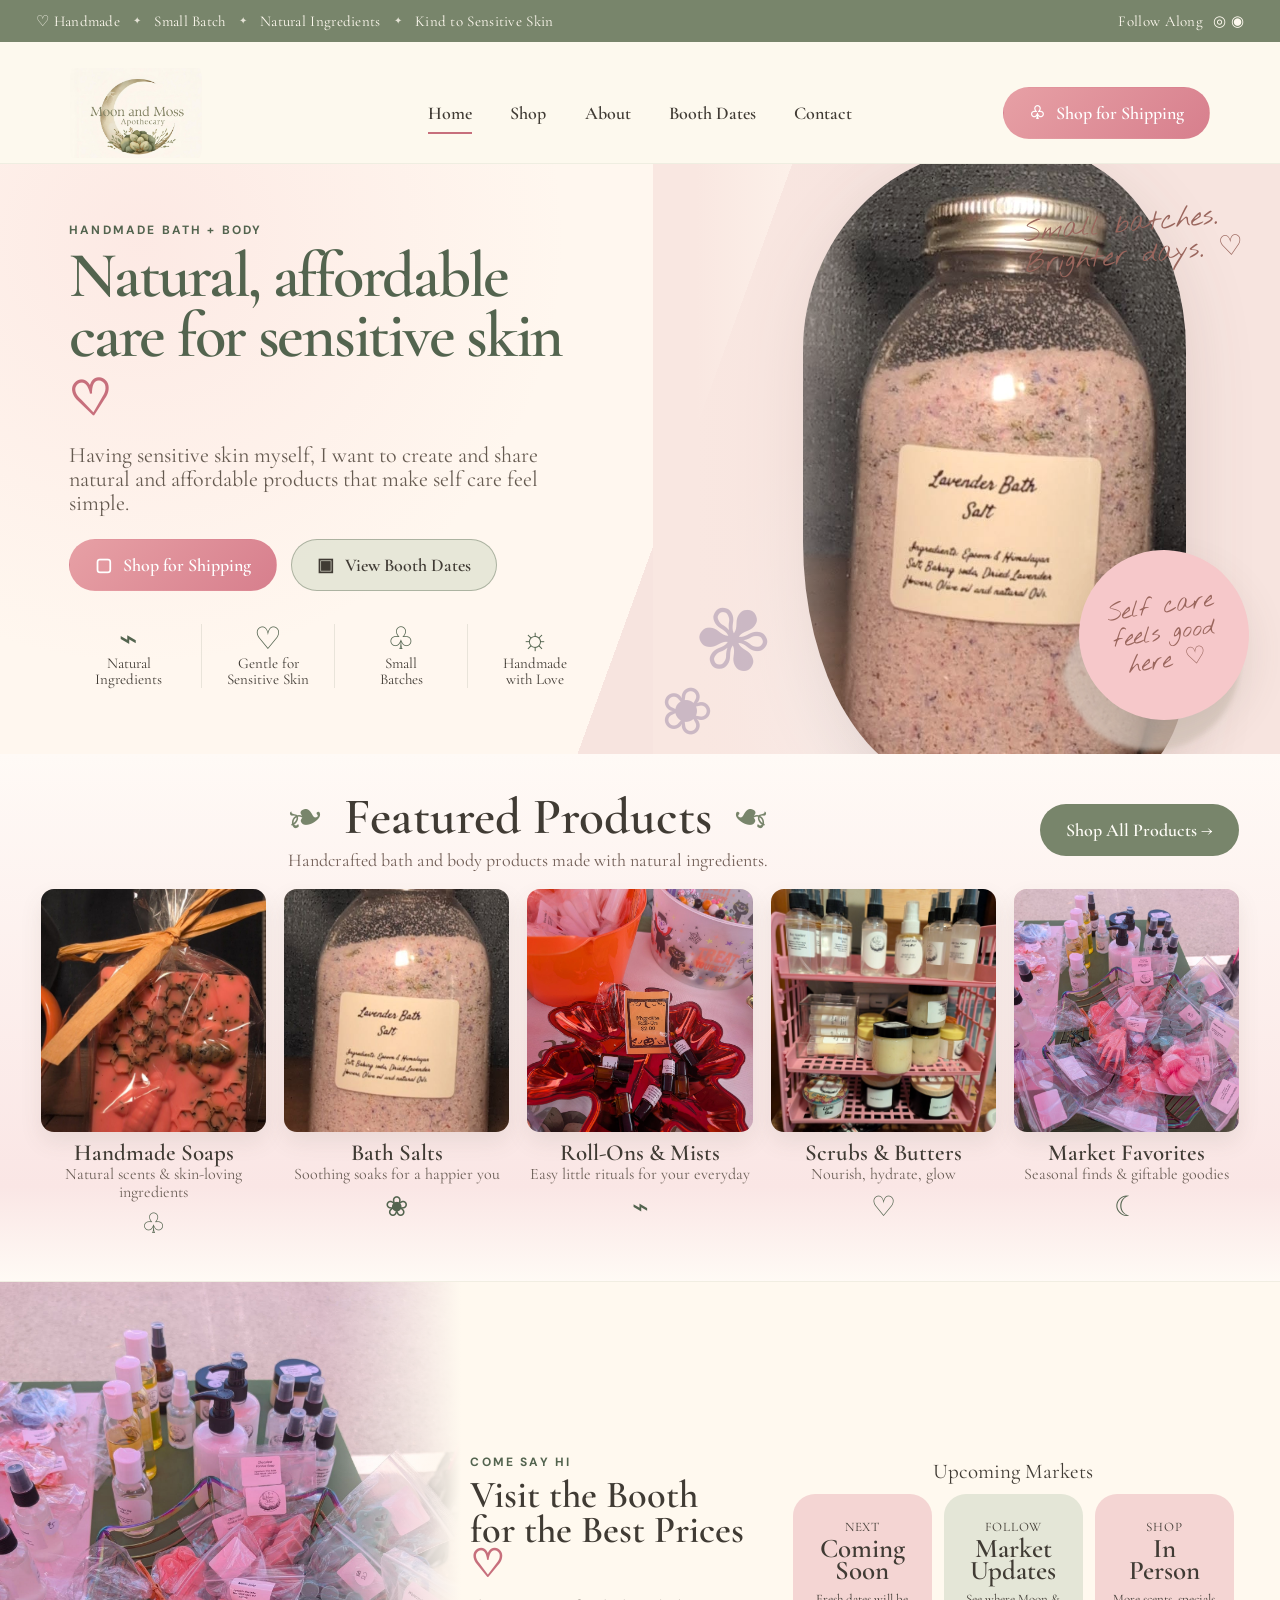
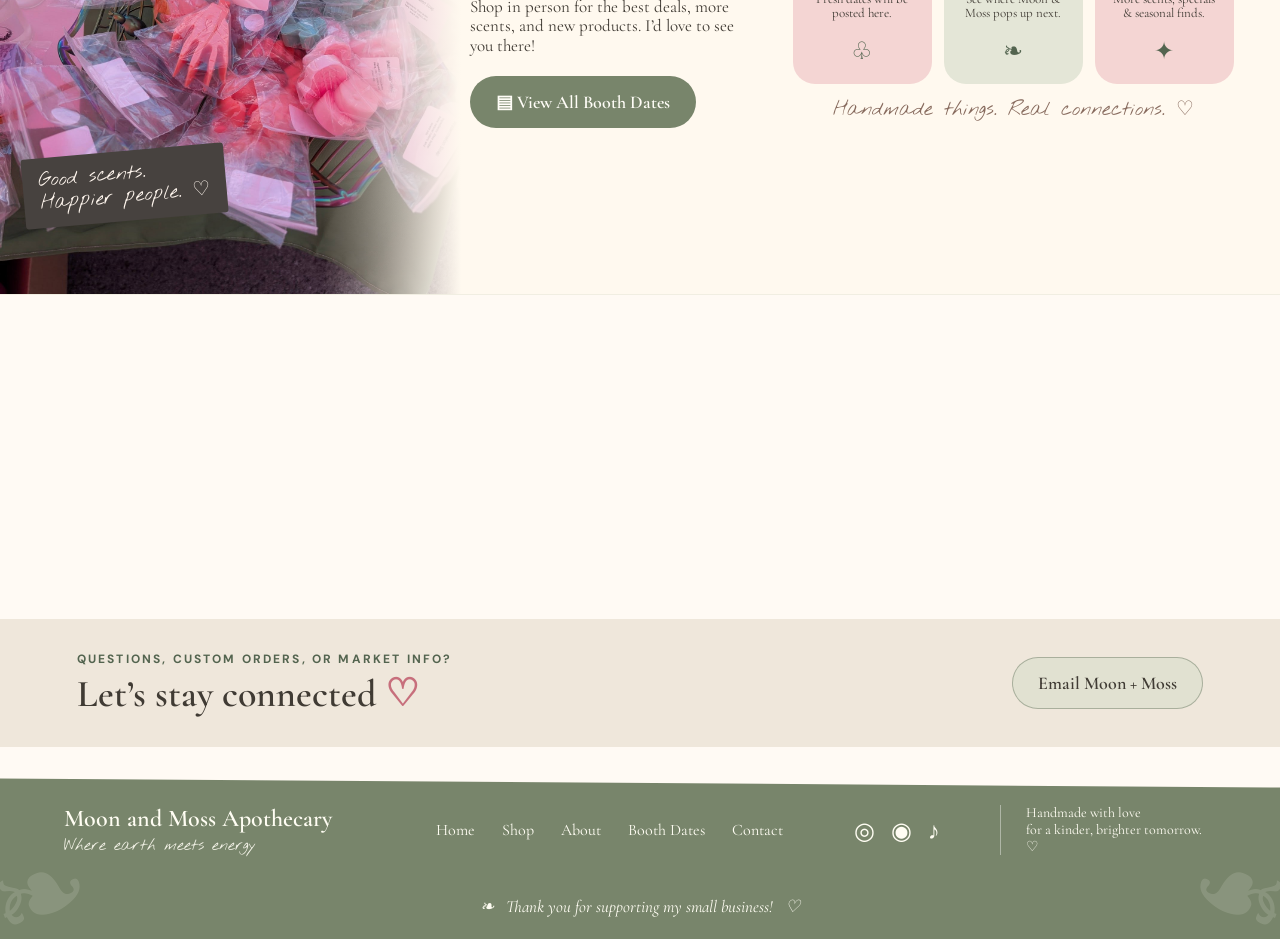
==== index.html @ 26ce55e1 "Build Moon and Moss Apothecary website" ====
<!doctype html>
<html lang="en">
<head>
  <meta charset="UTF-8" />
  <meta name="viewport" content="width=device-width, initial-scale=1.0" />
  <meta name="description" content="Moon and Moss Apothecary — handmade, small-batch bath and body care for sensitive skin." />
  <meta name="theme-color" content="#78856b" />
  <title>Moon and Moss Apothecary</title>
  <link rel="preconnect" href="https://fonts.googleapis.com">
  <link rel="preconnect" href="https://fonts.gstatic.com" crossorigin>
  <link href="https://fonts.googleapis.com/css2?family=Cormorant+Garamond:wght@400;500;600;700&family=DM+Sans:wght@400;500;600&family=Nothing+You+Could+Do&display=swap" rel="stylesheet">
  <link rel="stylesheet" href="styles.css" />
</head>
<body>
  <div class="announcement">
    <div class="announcement__inner">
      <span>♡ Handmade</span><i>✦</i><span>Small Batch</span><i>✦</i><span>Natural Ingredients</span><i>✦</i><span>Kind to Sensitive Skin</span>
      <a href="#contact">Follow Along <span aria-hidden="true">◎ ◉</span></a>
    </div>
  </div>

  <header class="site-header" id="home">
    <a class="brand" href="#home" aria-label="Moon and Moss Apothecary home">
      <img src="assets/FBlogo.jpg" alt="Moon and Moss Apothecary logo" />
    </a>

    <button class="menu-toggle" aria-label="Open navigation" aria-expanded="false">
      <span></span><span></span>
    </button>

    <nav class="main-nav" aria-label="Main navigation">
      <a class="active" href="#home">Home</a>
      <a href="#shop">Shop</a>
      <a href="#about">About</a>
      <a href="#markets">Booth Dates</a>
      <a href="#contact">Contact</a>
    </nav>

    <a class="pill pill--pink header-cta" href="#shop"><span class="icon-bag">♧</span> Shop for Shipping</a>
  </header>

  <main>
    <section class="hero">
      <div class="hero__wash"></div>
      <div class="hero__copy reveal">
        <p class="eyebrow">HANDMADE BATH + BODY</p>
        <h1>Natural, affordable<br>care for sensitive skin <span class="scribble-heart">♡</span></h1>
        <p class="hero__lead">Having sensitive skin myself, I want to create and share natural and affordable products that make self care feel simple.</p>
        <div class="hero__actions">
          <a class="pill pill--pink" href="#shop"><span class="bag-line">▢</span> Shop for Shipping</a>
          <a class="pill pill--soft" href="#markets"><span class="calendar-line">▣</span> View Booth Dates</a>
        </div>
        <div class="trust-row">
          <div><b>⌁</b><span>Natural<br>Ingredients</span></div>
          <div><b>♡</b><span>Gentle for<br>Sensitive Skin</span></div>
          <div><b>♧</b><span>Small<br>Batches</span></div>
          <div><b>☼</b><span>Handmade<br>with Love</span></div>
        </div>
      </div>

      <div class="hero__visual reveal reveal--delay">
        <div class="hero-photo-wrap">
          <img class="hero-photo" src="assets/bathsalt.jpg" alt="Lavender bath salt from Moon and Moss Apothecary" />
          <div class="lavender lavender--one">✾</div>
          <div class="lavender lavender--two">❀</div>
          <div class="note note--top">Small batches.<br>Brighter days. ♡</div>
          <div class="note note--bottom">Self care<br>feels good<br>here ♡</div>
        </div>
      </div>
    </section>

    <section class="products section" id="shop">
      <div class="section-heading reveal">
        <div>
          <span class="botanical">❧</span>
          <h2>Featured Products</h2>
          <span class="botanical botanical--flip">❧</span>
          <p>Handcrafted bath and body products made with natural ingredients.</p>
        </div>
        <a class="pill pill--green" href="#shop-grid">Shop All Products →</a>
      </div>

      <div class="product-grid" id="shop-grid">
        <article class="product-card reveal">
          <div class="product-image"><img src="assets/candycanesoapwpeppermint.jpg" alt="Candy cane soap" /></div>
          <h3>Handmade Soaps</h3>
          <p>Natural scents & skin-loving ingredients</p>
          <span>♧</span>
        </article>
        <article class="product-card reveal">
          <div class="product-image"><img src="assets/bathsalt.jpg" alt="Lavender bath salts" /></div>
          <h3>Bath Salts</h3>
          <p>Soothing soaks for a happier you</p>
          <span>❀</span>
        </article>
        <article class="product-card reveal">
          <div class="product-image"><img src="assets/migrainrollon.jpg" alt="Moon and Moss roll-on products" /></div>
          <h3>Roll-Ons & Mists</h3>
          <p>Easy little rituals for your everyday</p>
          <span>⌁</span>
        </article>
        <article class="product-card reveal">
          <div class="product-image"><img src="assets/inventory.jpg" alt="Moon and Moss body care inventory" /></div>
          <h3>Scrubs & Butters</h3>
          <p>Nourish, hydrate, glow</p>
          <span>♡</span>
        </article>
        <article class="product-card reveal">
          <div class="product-image"><img src="assets/markettable.jpg" alt="Moon and Moss market table with handmade goods" /></div>
          <h3>Market Favorites</h3>
          <p>Seasonal finds & giftable goodies</p>
          <span>☾</span>
        </article>
      </div>
    </section>

    <section class="market-band" id="markets">
      <div class="market-band__image reveal">
        <img src="assets/markettable.jpg" alt="Moon and Moss booth display at a market" />
        <span class="mini-sign">Good scents.<br>Happier people. ♡</span>
      </div>
      <div class="market-band__copy reveal">
        <p class="eyebrow">COME SAY HI</p>
        <h2>Visit the Booth<br>for the Best Prices <span>♡</span></h2>
        <p>Shop in person for the best deals, more scents, and new products. I’d love to see you there!</p>
        <a class="pill pill--green" href="#market-dates">▤ View All Booth Dates</a>
      </div>
      <div class="market-band__dates reveal" id="market-dates">
        <p class="dates-title">Upcoming Markets</p>
        <div class="date-cards">
          <article><small>NEXT</small><strong>Coming<br>Soon</strong><span>Fresh dates will be posted here.</span><b>♧</b></article>
          <article><small>FOLLOW</small><strong>Market<br>Updates</strong><span>See where Moon & Moss pops up next.</span><b>❧</b></article>
          <article><small>SHOP</small><strong>In<br>Person</strong><span>More scents, specials & seasonal finds.</span><b>✦</b></article>
        </div>
        <p class="handwritten">Handmade things. Real connections. ♡</p>
      </div>
    </section>

    <section class="lower-grid">
      <div class="shipping-panel reveal">
        <div class="shipping-copy">
          <p class="eyebrow">MISS THE MARKET?</p>
          <h2>Can’t Make It In Person?<br><span>You can still shop online!</span></h2>
          <p>Place your order for shipping and get your favorite products delivered right to your door.</p>
          <a class="pill pill--pink" href="#shop">▢ Shop for Shipping</a>
        </div>
        <div class="box-art" aria-hidden="true">
          <span class="branch">❧</span>
          <div class="box">☾</div>
          <em>Good products.<br>Happier days. ♡</em>
        </div>
      </div>

      <div class="about-panel reveal" id="about">
        <div class="about-copy">
          <p class="eyebrow">MEET THE MAKER</p>
          <h2>About Moon and Moss <span>❧</span></h2>
          <p>Moon and Moss Apothecary is a small, handmade skincare and bath product business created with love for sensitive skin. Having sensitive skin myself, I want to create and share natural and affordable products that help you feel good in your skin. Every product is made in small batches with gentle, natural ingredients because self care should be simple, safe, and for everyone.</p>
        </div>
        <img src="assets/FBlogo.jpg" alt="Moon and Moss Apothecary crescent moon logo" />
      </div>
    </section>

    <section class="contact-strip" id="contact">
      <div>
        <p class="eyebrow">QUESTIONS, CUSTOM ORDERS, OR MARKET INFO?</p>
        <h2>Let’s stay connected <span>♡</span></h2>
      </div>
      <a class="pill pill--soft" href="mailto:hello@moonandmossapothecary.com">Email Moon + Moss</a>
    </section>
  </main>

  <footer>
    <div class="footer-wave"></div>
    <div class="footer-grid">
      <div class="footer-brand">
        <h3>Moon and Moss Apothecary</h3>
        <p class="handwritten">Where earth meets energy</p>
      </div>
      <nav>
        <a href="#home">Home</a><a href="#shop">Shop</a><a href="#about">About</a><a href="#markets">Booth Dates</a><a href="#contact">Contact</a>
      </nav>
      <div class="socials"><span>◎</span><span>◉</span><span>♪</span></div>
      <p class="footer-note">Handmade with love<br>for a kinder, brighter tomorrow. ♡</p>
    </div>
    <div class="footer-thanks">❧ &nbsp; Thank you for supporting my small business! &nbsp; ♡</div>
  </footer>

  <script src="script.js"></script>
</body>
</html>
---- styles.css ----
:root {
  --sage: #78856b;
  --sage-dark: #53644f;
  --sage-soft: #d9dfcc;
  --blush: #e4939e;
  --blush-dark: #c76f7c;
  --pink-soft: #f8dedc;
  --cream: #fffaf2;
  --paper: #fffdf8;
  --ink: #403b34;
  --muted: #74695f;
  --line: rgba(83, 100, 79, .20);
  --shadow: 0 18px 40px rgba(93, 80, 69, .11);
  --serif: "Cormorant Garamond", Georgia, serif;
  --sans: "DM Sans", Arial, sans-serif;
  --script: "Nothing You Could Do", cursive;
}

* { box-sizing: border-box; }
html { scroll-behavior: smooth; }
body {
  margin: 0;
  color: var(--ink);
  background: var(--paper);
  font-family: var(--sans);
  overflow-x: hidden;
}
a { color: inherit; text-decoration: none; }
img { display: block; max-width: 100%; }
button, a { -webkit-tap-highlight-color: transparent; }

.announcement {
  background: var(--sage);
  color: #fffaf0;
  font-family: var(--serif);
  font-size: 15px;
  letter-spacing: .02em;
}
.announcement__inner {
  max-width: 1460px;
  margin: 0 auto;
  min-height: 42px;
  padding: 7px 36px;
  display: flex;
  gap: 13px;
  align-items: center;
}
.announcement i { font-style: normal; font-size: 10px; opacity: .8; }
.announcement a { margin-left: auto; display: inline-flex; gap: 10px; align-items: center; }

.site-header {
  height: 122px;
  padding: 10px 5.5vw;
  display: grid;
  grid-template-columns: 230px 1fr 230px;
  align-items: center;
  gap: 24px;

  position: relative;
  z-index: 20;

  background: #f8f2de;
  border-bottom: 1px solid rgba(83, 100, 79, .08);
}

.brand {
  width: 132px;
  height: 122px;
  display: flex;
  align-items: center;
  justify-content: center;
}

.brand img {
  width: 100%;
  height: 100%;
  object-fit: contain;
  object-position: center;
  border-radius: 28px;
}
.main-nav { display: flex; justify-content: center; align-items: center; gap: clamp(24px, 3vw, 54px); font-family: var(--serif); font-size: 18px; font-weight: 600; }
.main-nav a { position: relative; padding: 11px 0; }
.main-nav a::after { content: ""; position: absolute; left: 50%; bottom: 1px; width: 0; height: 2px; background: var(--blush-dark); transform: translateX(-50%); transition: width .25s ease; }
.main-nav a:hover::after, .main-nav a.active::after { width: 100%; }
.header-cta { justify-self: end; }
.menu-toggle { display: none; }

.pill {
  border-radius: 999px;
  min-height: 52px;
  padding: 0 25px;
  display: inline-flex;
  align-items: center;
  justify-content: center;
  gap: 11px;
  font-family: var(--serif);
  font-size: 18px;
  font-weight: 600;
  border: 1px solid transparent;
  transition: transform .2s ease, box-shadow .2s ease, background .2s ease;
}
.pill:hover { transform: translateY(-2px); box-shadow: 0 10px 24px rgba(83, 71, 63, .12); }
.pill--pink { background: linear-gradient(135deg, #e7a0a5, #d77f8d); color: white; }
.pill--soft { background: rgba(217, 223, 204, .64); border-color: rgba(83, 100, 79, .4); color: var(--ink); }
.pill--green { background: var(--sage); color: #fffdf7; }

.hero {
  position: relative;
  min-height: 590px;
  display: grid;
  grid-template-columns: 51% 49%;
  background:
    radial-gradient(circle at 11% 13%, rgba(243, 175, 182, .19), transparent 34%),
    linear-gradient(110deg, #fff7ef 0 53%, #f7e4df 53% 100%);
  overflow: hidden;
}
.hero__wash {
  position: absolute;
  inset: 0;
  pointer-events: none;
  z-index: 0;
}

.hero::before {
  content: "";
  position: absolute;
  inset: 0;
  pointer-events: none;
  background: radial-gradient(circle at 70% 88%, rgba(255,255,255,.45), transparent 24%);
}
.hero__copy {
  padding: 58px 4vw 46px 5.4vw;
  position: relative;
  z-index: 2;
}
.eyebrow { margin: 0 0 8px; font-size: 12px; letter-spacing: .18em; font-weight: 700; color: var(--sage-dark); }
h1, h2, h3 { font-family: var(--serif); font-weight: 600; margin-top: 0; }
.hero h1 { font-size: clamp(48px, 5.05vw, 76px); line-height: .93; color: var(--sage-dark); margin-bottom: 18px; letter-spacing: -.035em; }
.scribble-heart { font-family: var(--script); color: var(--blush-dark); font-size: .75em; display: inline-block; transform: rotate(-7deg); }
.hero__lead { max-width: 680px; font-family: var(--serif); font-size: 22px; line-height: 1.08; margin: 0 0 23px; color: #655a50; }
.hero__actions { display: flex; gap: 14px; flex-wrap: wrap; }
.trust-row { display: grid; grid-template-columns: repeat(4, minmax(95px, 1fr)); max-width: 620px; margin-top: 33px; }
.trust-row div { text-align: center; border-right: 1px solid rgba(83, 100, 79, .13); padding: 0 13px; }
.trust-row div:first-child { padding-left: 0; }
.trust-row div:last-child { border-right: 0; }
.trust-row b { display: block; font-family: var(--serif); color: var(--sage-dark); font-size: 31px; font-weight: 400; height: 31px; line-height: 1; }
.trust-row span { display: block; font-family: var(--serif); font-size: 15px; line-height: 1.1; }

.hero__visual {
  position: relative;
  min-height: 590px;
  z-index: 1;
}
.hero-photo-wrap { position: absolute; inset: 0; overflow: hidden; }
.hero-photo {
  position: absolute;
  width: 61%;
  height: 108%;
  left: 24%;
  top: -3%;
  object-fit: cover;
  object-position: center 52%;
  filter: saturate(.92) contrast(.95) brightness(1.04);
  border-radius: 52% 42% 20% 38% / 32% 32% 18% 38%;
  box-shadow: 0 25px 70px rgba(94, 70, 64, .16);
}
.hero-photo-wrap::before {
  content: "";
  position: absolute;
  left: 0; top: 0; bottom: 0; width: 34%;
  background: linear-gradient(90deg, #f9e7e1 20%, rgba(249,231,225,0));
  z-index: 1;
}
.hero-photo-wrap::after {
  content: "";
  position: absolute;
  right: -40px; bottom: -44px;
  width: 260px; height: 210px;
  background: radial-gradient(circle at 35% 35%, #afb6a4 0 18%, #d8c8bd 19% 40%, transparent 42%);
  opacity: .74;
  filter: blur(2px);
  border-radius: 50%;
}
.note { position: absolute; z-index: 4; font-family: var(--script); color: #9a665d; line-height: 1.15; transform: rotate(-5deg); }
.note--top { right: 6%; top: 44px; font-size: 28px; }
.note--bottom { right: 5%; bottom: 34px; background: #f6c8ca; width: 170px; height: 170px; border-radius: 50%; display: grid; place-items: center; text-align: center; font-size: 24px; transform: rotate(-8deg); box-shadow: var(--shadow); }
.lavender { position: absolute; z-index: 3; color: #78648f; font-size: 90px; opacity: .35; }
.lavender--one { left: 7%; bottom: 54px; transform: rotate(-25deg); }
.lavender--two { left: 1%; bottom: 2px; transform: rotate(18deg); font-size: 64px; }

.section { padding: 34px 3.2vw 40px; }
.products { background: linear-gradient(180deg, #fffaf6, #fae6e5 82%, #fffaf5); }
.section-heading { display: flex; align-items: center; justify-content: center; gap: 26px; max-width: 1440px; margin: 0 auto 18px; }
.section-heading > div { text-align: center; position: relative; flex: 1; }
.section-heading h2 { display: inline; font-size: clamp(42px, 4vw, 59px); line-height: 1; margin: 0 16px; }
.section-heading p { margin: 2px 0 0; font-family: var(--serif); font-size: 18px; color: #705d55; }
.botanical { color: var(--sage); font-size: 45px; display: inline-block; transform: rotate(-18deg); }
.botanical--flip { transform: scaleX(-1) rotate(-18deg); }
.product-grid { max-width: 1480px; margin: 0 auto; display: grid; grid-template-columns: repeat(5, 1fr); gap: 18px; }
.product-card { text-align: center; min-width: 0; }
.product-image { aspect-ratio: 1 / 1.08; border-radius: 13px; overflow: hidden; box-shadow: 0 10px 22px rgba(90, 76, 67, .10); background: #ecd9d4; }
.product-image img { width: 100%; height: 100%; object-fit: cover; transition: transform .55s ease; }
.product-card:hover img { transform: scale(1.045); }
.product-card:nth-child(2) img { object-position: center 54%; }
.product-card:nth-child(3) img { object-position: center 28%; }
.product-card:nth-child(4) img { object-position: center; }
.product-card:nth-child(5) img { object-position: center 30%; }
.product-card h3 { font-size: 23px; margin: 10px 0 1px; line-height: 1; }
.product-card p { font-family: var(--serif); font-size: 16px; line-height: 1.1; color: #6c5f57; margin: 0 auto 6px; max-width: 235px; }
.product-card > span { font-family: var(--serif); color: var(--sage-dark); font-size: 28px; }

.market-band { min-height: 355px; display: grid; grid-template-columns: 36% 25% 39%; background: #fff9ef; border-top: 1px solid rgba(83,100,79,.08); border-bottom: 1px solid rgba(83,100,79,.08); }
.market-band__image { position: relative; overflow: hidden; min-height: 355px; }
.market-band__image::after { content: ""; position: absolute; inset: 0; background: linear-gradient(90deg, transparent 70%, #fff9ef); }
.market-band__image img { width: 100%; height: 100%; object-fit: cover; object-position: center 40%; }
.mini-sign { position: absolute; left: 5%; bottom: 12%; z-index: 2; background: #47423f; color: #fff6ee; font-family: var(--script); padding: 12px 16px; border-radius: 3px; transform: rotate(-5deg); font-size: 20px; line-height: 1.14; box-shadow: var(--shadow); }
.market-band__copy { padding: 40px 22px 35px 3%; display: flex; flex-direction: column; align-items: flex-start; justify-content: center; }
.market-band__copy h2 { font-size: clamp(37px, 3vw, 50px); line-height: .92; margin: 0 0 12px; }
.market-band__copy h2 span { color: var(--blush-dark); font-family: var(--script); }
.market-band__copy > p:not(.eyebrow) { font-family: var(--serif); font-size: 17px; line-height: 1.17; margin: 0 0 20px; max-width: 410px; }
.market-band__dates { padding: 28px 3.6vw 22px 12px; align-self: center; }
.dates-title { text-align: center; font-family: var(--serif); font-size: 21px; margin: 0 0 10px; }
.date-cards { display: grid; grid-template-columns: repeat(3, 1fr); gap: 12px; }
.date-cards article { min-height: 190px; padding: 16px 13px 10px; border-radius: 22px; text-align: center; display: flex; flex-direction: column; justify-content: center; align-items: center; }
.date-cards article:nth-child(1), .date-cards article:nth-child(3) { background: #f4d5d3; }
.date-cards article:nth-child(2) { background: #e4e6d7; }
.date-cards small { font-family: var(--serif); font-size: 13px; letter-spacing: .06em; }
.date-cards strong { font-family: var(--serif); font-size: 27px; line-height: .84; font-weight: 600; margin: 3px 0 10px; }
.date-cards span { font-family: var(--serif); font-size: 13px; line-height: 1.05; min-height: 38px; }
.date-cards b { margin-top: 6px; font-family: var(--serif); font-size: 24px; color: var(--sage-dark); font-weight: 400; }
.handwritten { font-family: var(--script) !important; }
.market-band__dates > .handwritten { text-align: center; font-size: 20px; margin: 12px 0 0; color: #876a5d; }

.lower-grid { display: grid; grid-template-columns: 1fr 1fr; background: #fffaf4; }
.shipping-panel, .about-panel { min-height: 290px; position: relative; }
.shipping-panel { padding: 35px 4vw; display: grid; grid-template-columns: 1.2fr .8fr; align-items: center; border-right: 1px solid rgba(83,100,79,.14); }
.shipping-copy h2 { font-size: 33px; line-height: 1.05; margin: 0 0 12px; }
.shipping-copy h2 span { font-size: .84em; font-weight: 500; }
.shipping-copy > p:not(.eyebrow) { font-family: var(--serif); font-size: 16px; line-height: 1.2; max-width: 500px; }
.box-art { min-height: 200px; position: relative; display: flex; align-items: center; justify-content: center; }
.box-art .box { width: 145px; height: 105px; background: linear-gradient(145deg, #d7ab88, #c89a77); color: #f8efe5; display: grid; place-items: center; font-family: var(--serif); font-size: 37px; box-shadow: var(--shadow); clip-path: polygon(0 20%, 50% 0, 100% 20%, 100% 100%, 0 100%); }
.box-art .branch { position: absolute; font-size: 90px; color: var(--sage); top: 3px; left: 5%; transform: rotate(-20deg); }
.box-art em { font-family: var(--script); font-style: normal; font-size: 18px; color: #87665d; margin-left: 10px; transform: rotate(-4deg); }
.about-panel { padding: 35px 3.4vw; display: grid; grid-template-columns: 1fr 210px; align-items: center; gap: 25px; }
.about-panel h2 { font-size: 36px; margin: 0 0 10px; line-height: 1; }
.about-panel h2 span { color: var(--sage); }
.about-panel p:not(.eyebrow) { font-family: var(--serif); font-size: 15.5px; line-height: 1.19; margin: 0; }
.about-panel img {
  width: 245px;
  height: auto;
  object-fit: contain;
  border-radius: 50px;
  mix-blend-mode: multiply;
}
.contact-strip { padding: 32px 6vw; background: #efe7db; display: flex; justify-content: space-between; align-items: center; gap: 30px; }
.contact-strip h2 { font-size: 38px; margin: 0; line-height: 1; }
.contact-strip h2 span { font-family: var(--script); color: var(--blush-dark); }

footer { position: relative; background: var(--sage); color: #fffdf3; padding: 44px 5vw 22px; overflow: hidden; }
.footer-wave { position: absolute; left: -5%; right: -5%; top: -34px; height: 70px; background: #fffaf4; border-radius: 50% 50% 0 0 / 35% 35% 0 0; transform: rotate(.4deg); }
footer::before, footer::after { content: "❧"; position: absolute; font-size: 120px; opacity: .13; bottom: -34px; }
footer::before { left: -10px; transform: rotate(-20deg); }
footer::after { right: -10px; transform: scaleX(-1) rotate(-20deg); }
.footer-grid { max-width: 1460px; margin: 0 auto; display: grid; grid-template-columns: 1.4fr 2fr .55fr 1fr; gap: 28px; align-items: center; position: relative; z-index: 1; }
.footer-brand h3 { font-size: 24px; margin: 0; }
.footer-brand p { margin: 2px 0 0; opacity: .9; }
.footer-grid nav { display: flex; gap: 27px; justify-content: center; font-family: var(--serif); }
.socials { display: flex; gap: 16px; font-size: 24px; }
.footer-note { font-family: var(--serif); border-left: 1px solid rgba(255,255,255,.4); padding-left: 25px; font-size: 14px; line-height: 1.2; }
.footer-thanks { position: relative; z-index: 1; text-align: center; font-family: var(--serif); font-style: italic; font-size: 17px; margin-top: 27px; }

.reveal { opacity: 0; transform: translateY(18px); transition: opacity .65s ease, transform .65s ease; }
.reveal.visible { opacity: 1; transform: translateY(0); }
.reveal--delay { transition-delay: .12s; }

@media (max-width: 1150px) {
  .site-header { grid-template-columns: 235px 1fr 190px; padding-inline: 3vw; }
  .brand { width: 220px; }
  .main-nav { gap: 22px; font-size: 16px; }
  .header-cta { font-size: 16px; padding-inline: 18px; }
  .hero { grid-template-columns: 56% 44%; }
  .hero__copy { padding-left: 4vw; }
  .hero h1 { font-size: 54px; }
  .hero__lead { font-size: 19px; }
  .trust-row { grid-template-columns: repeat(2, 1fr); max-width: 430px; gap: 16px 0; }
  .trust-row div:nth-child(2) { border-right: 0; }
  .product-grid { grid-template-columns: repeat(3, 1fr); }
  .product-card:nth-child(4), .product-card:nth-child(5) { transform: translateX(50%); }
  .market-band { grid-template-columns: 42% 58%; }
  .market-band__dates { grid-column: 1 / -1; width: min(900px, 92%); margin: 0 auto; padding: 18px 0 28px; }
  .market-band__image, .market-band__copy { min-height: 360px; }
  .lower-grid { grid-template-columns: 1fr; }
  .shipping-panel { border-right: 0; border-bottom: 1px solid rgba(83,100,79,.14); }
}

@media (max-width: 820px) {
  .announcement__inner { padding: 7px 18px; overflow: hidden; white-space: nowrap; gap: 9px; font-size: 12px; }
  .announcement__inner span:nth-of-type(3), .announcement__inner span:nth-of-type(4), .announcement__inner i:nth-of-type(3) { display: none; }
  .announcement a { display: none; }
  .site-header { height: 94px; grid-template-columns: 1fr auto; padding: 8px 18px; }
  .brand { width: 188px; }
  .brand img { height: 79px; }
  .header-cta { display: none; }
  .menu-toggle { width: 46px; height: 46px; border: 0; background: transparent; display: flex; flex-direction: column; gap: 7px; align-items: center; justify-content: center; cursor: pointer; z-index: 25; }
  .menu-toggle span { width: 26px; height: 2px; background: var(--sage-dark); transition: transform .2s ease; }
  .menu-toggle[aria-expanded="true"] span:first-child { transform: translateY(4.5px) rotate(45deg); }
  .menu-toggle[aria-expanded="true"] span:last-child { transform: translateY(-4.5px) rotate(-45deg); }
  .main-nav { position: absolute; left: 0; right: 0; top: 94px; background: rgba(255,252,246,.98); padding: 22px; display: flex; flex-direction: column; gap: 6px; transform: translateY(-140%); opacity: 0; pointer-events: none; transition: .28s ease; box-shadow: 0 15px 25px rgba(70,60,52,.10); }
  .main-nav.open { transform: translateY(0); opacity: 1; pointer-events: auto; }
  .main-nav a { width: 100%; text-align: center; padding: 12px; }
  .hero { grid-template-columns: 1fr; }
  .hero__copy { padding: 44px 22px 25px; text-align: center; }
  .hero h1 { font-size: clamp(46px, 12vw, 64px); }
  .hero__lead { font-size: 20px; }
  .hero__actions { justify-content: center; }
  .trust-row { margin: 28px auto 0; max-width: 510px; grid-template-columns: repeat(4, 1fr); gap: 0; }
  .trust-row div:nth-child(2) { border-right: 1px solid rgba(83, 100, 79, .13); }
  .hero__visual { min-height: 500px; }
  .hero-photo { width: 60%; left: 20%; height: 102%; border-radius: 44% 44% 15% 15% / 25% 25% 15% 15%; }
  .note--top { right: 4%; top: 32px; }
  .note--bottom { right: 2%; bottom: 28px; width: 140px; height: 140px; font-size: 19px; }
  .section-heading { flex-direction: column; gap: 12px; }
  .section-heading h2 { font-size: 45px; }
  .section-heading .pill { align-self: center; }
  .product-grid { grid-template-columns: repeat(2, 1fr); gap: 20px 12px; }
  .product-card:nth-child(4), .product-card:nth-child(5) { transform: none; }
  .product-card:last-child { grid-column: 1 / -1; width: 50%; justify-self: center; }
  .market-band { grid-template-columns: 1fr; }
  .market-band__image { min-height: 390px; }
  .market-band__image::after { background: linear-gradient(180deg, transparent 72%, #fff9ef); }
  .market-band__copy { text-align: center; align-items: center; padding: 32px 24px; min-height: unset; }
  .market-band__copy h2 { font-size: 44px; }
  .market-band__copy > p:not(.eyebrow) { font-size: 19px; }
  .shipping-panel { grid-template-columns: 1fr; text-align: center; }
  .shipping-copy .pill { margin-top: 8px; }
  .box-art { margin-top: 18px; }
  .about-panel { grid-template-columns: 1fr; text-align: center; }
  .about-panel img { justify-self: center; width: 190px; }
  .contact-strip { flex-direction: column; text-align: center; }
  .footer-grid { grid-template-columns: 1fr; text-align: center; }
  .footer-grid nav, .socials { justify-content: center; flex-wrap: wrap; }
  .footer-note { border-left: 0; padding-left: 0; }
}

@media (max-width: 540px) {
  .announcement__inner span:nth-of-type(2), .announcement__inner i:nth-of-type(2) { display: none; }
  .hero__copy { padding-top: 34px; }
  .hero h1 { font-size: 47px; }
  .hero__lead { font-size: 18px; }
  .hero__actions .pill { width: 100%; }
  .trust-row { grid-template-columns: repeat(2, 1fr); }
  .trust-row div:nth-child(2) { border-right: 0; }
  .trust-row div:nth-child(-n+2) { padding-bottom: 13px; margin-bottom: 13px; border-bottom: 1px solid rgba(83,100,79,.11); }
  .hero__visual { min-height: 420px; }
  .hero-photo { width: 70%; left: 15%; }
  .note--top { font-size: 21px; }
  .note--bottom { width: 112px; height: 112px; font-size: 16px; }
  .section { padding: 28px 14px 34px; }
  .section-heading h2 { font-size: 39px; margin-inline: 5px; }
  .botanical { font-size: 31px; }
  .section-heading p { font-size: 16px; }
  .product-grid { grid-template-columns: 1fr 1fr; gap: 22px 10px; }
  .product-image { aspect-ratio: 1 / 1.12; }
  .product-card h3 { font-size: 19px; }
  .product-card p { font-size: 14px; }
  .product-card:last-child { width: 100%; }
  .date-cards { grid-template-columns: 1fr; }
  .date-cards article { min-height: 155px; }
  .shipping-panel, .about-panel { padding: 31px 20px; }
  .shipping-copy h2, .about-panel h2 { font-size: 31px; }
  .box-art .branch { left: 0; }
  .contact-strip { padding: 30px 18px; }
  .contact-strip h2 { font-size: 34px; }
  .footer-grid nav { gap: 14px 20px; }
}

@media (prefers-reduced-motion: reduce) {
  *, *::before, *::after { scroll-behavior: auto !important; transition-duration: .001ms !important; animation-duration: .001ms !important; }
  .reveal { opacity: 1; transform: none; }
}
.site-header {
  background: #fdf9ee;
}
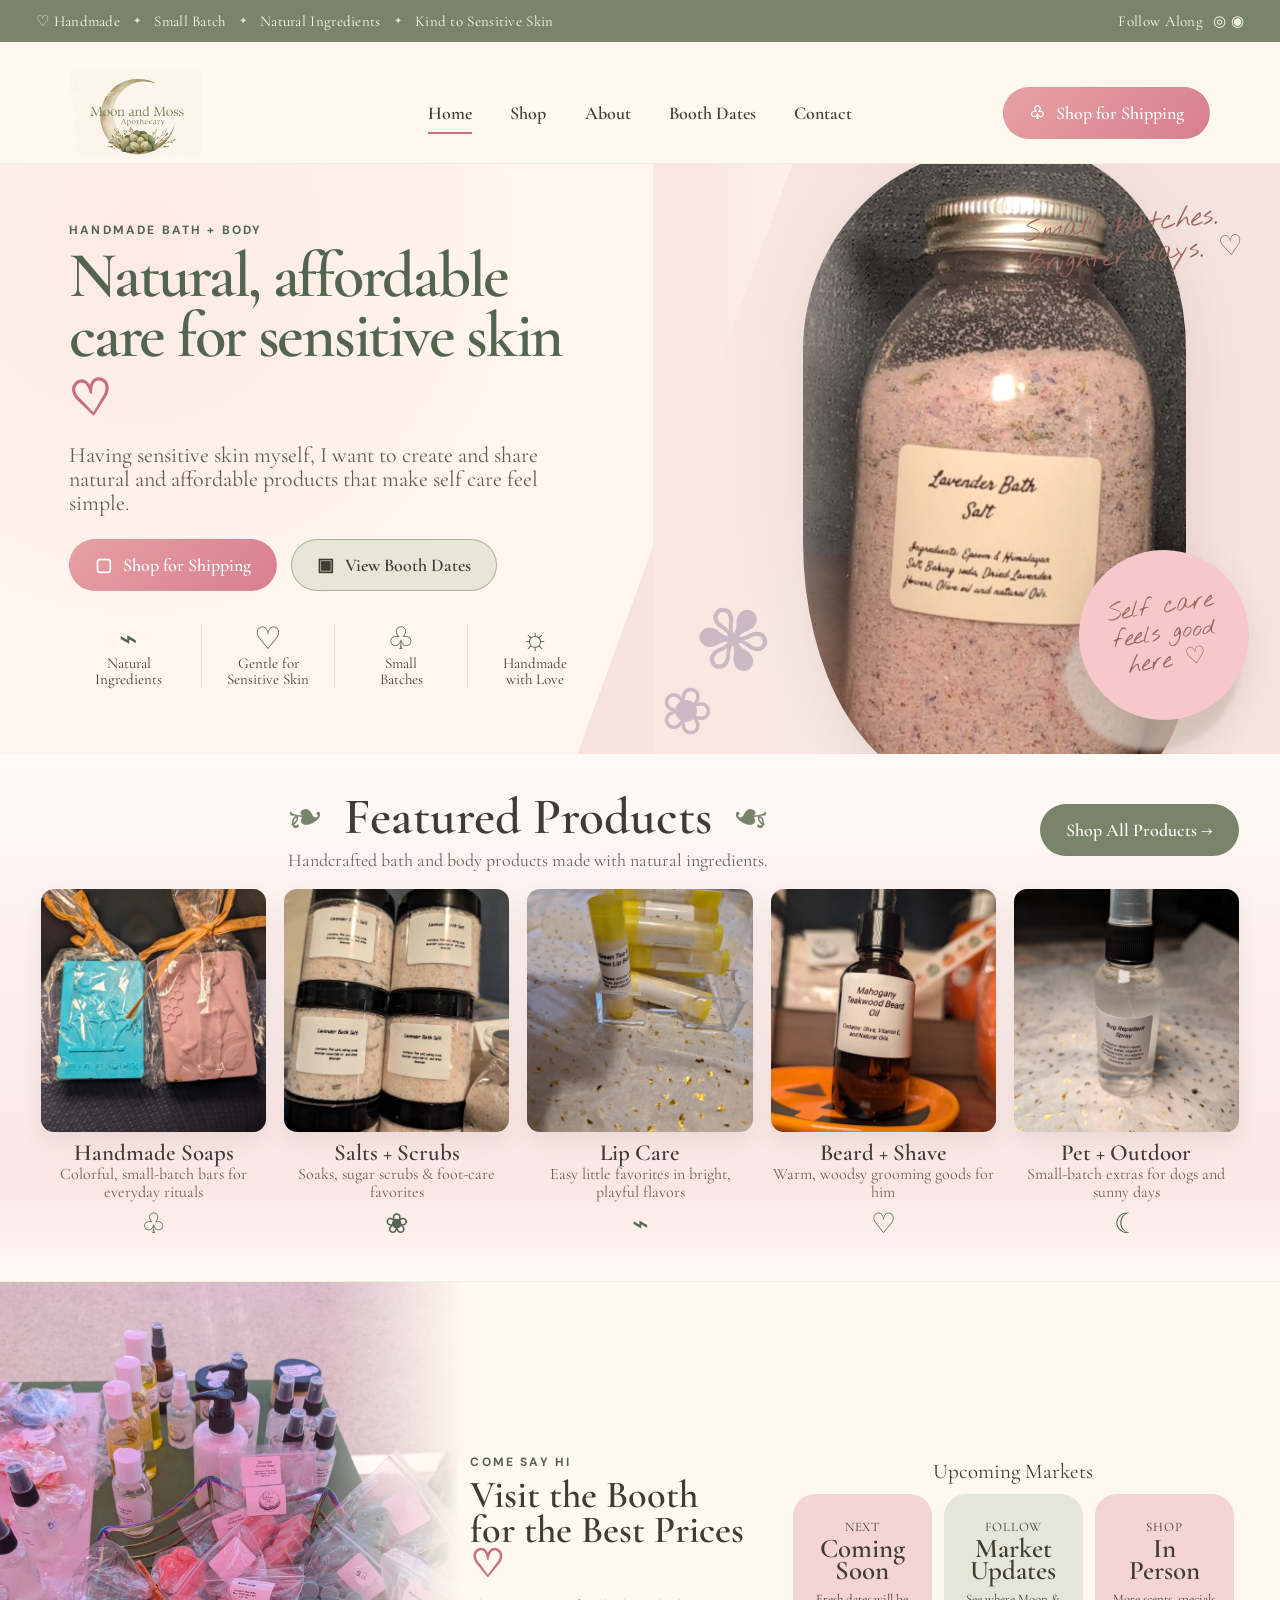
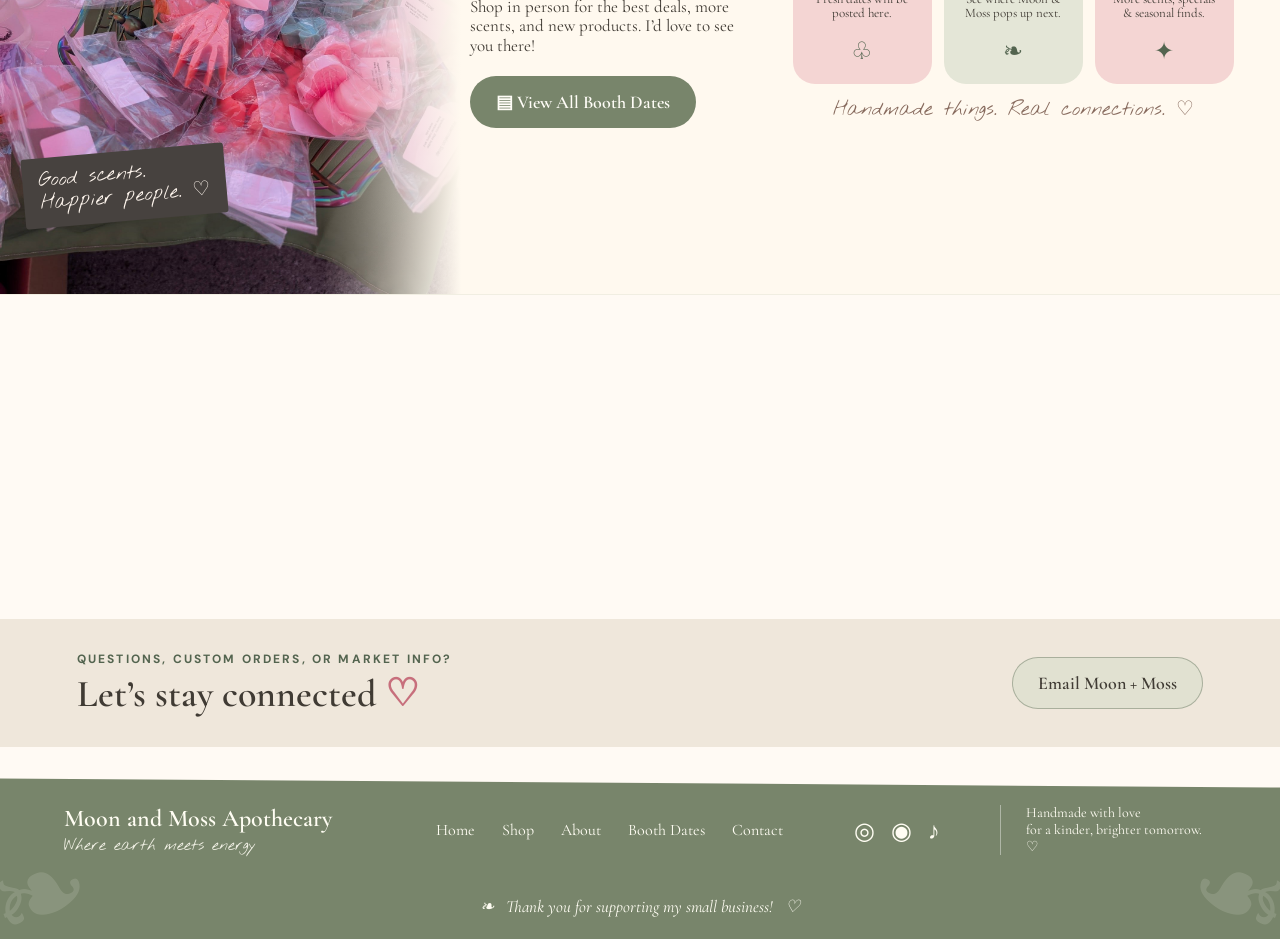
==== commit f596b1cd: "Build Moon and Moss shop experience and add product photography" ====
--- a/index.html
+++ b/index.html
@@ -30,13 +30,13 @@
 
     <nav class="main-nav" aria-label="Main navigation">
       <a class="active" href="#home">Home</a>
-      <a href="#shop">Shop</a>
+      <a href="shop.html">Shop</a>
       <a href="#about">About</a>
       <a href="#markets">Booth Dates</a>
       <a href="#contact">Contact</a>
     </nav>
 
-    <a class="pill pill--pink header-cta" href="#shop"><span class="icon-bag">♧</span> Shop for Shipping</a>
+    <a class="pill pill--pink header-cta" href="shop.html"><span class="icon-bag">♧</span> Shop for Shipping</a>
   </header>
 
   <main>
@@ -47,7 +47,7 @@
         <h1>Natural, affordable<br>care for sensitive skin <span class="scribble-heart">♡</span></h1>
         <p class="hero__lead">Having sensitive skin myself, I want to create and share natural and affordable products that make self care feel simple.</p>
         <div class="hero__actions">
-          <a class="pill pill--pink" href="#shop"><span class="bag-line">▢</span> Shop for Shipping</a>
+          <a class="pill pill--pink" href="shop.html"><span class="bag-line">▢</span> Shop for Shipping</a>
           <a class="pill pill--soft" href="#markets"><span class="calendar-line">▣</span> View Booth Dates</a>
         </div>
         <div class="trust-row">
@@ -81,36 +81,36 @@
       </div>
 
       <div class="product-grid" id="shop-grid">
-        <article class="product-card reveal">
-          <div class="product-image"><img src="assets/candycanesoapwpeppermint.jpg" alt="Candy cane soap" /></div>
+        <a class="product-card reveal" href="shop.html?category=bath-body">
+          <div class="product-image"><img src="assets/products/decorative-soap-bars.webp" alt="Decorative handmade soap bars" /></div>
           <h3>Handmade Soaps</h3>
-          <p>Natural scents & skin-loving ingredients</p>
+          <p>Colorful, small-batch bars for everyday rituals</p>
           <span>♧</span>
-        </article>
-        <article class="product-card reveal">
-          <div class="product-image"><img src="assets/bathsalt.jpg" alt="Lavender bath salts" /></div>
-          <h3>Bath Salts</h3>
-          <p>Soothing soaks for a happier you</p>
+        </a>
+        <a class="product-card reveal" href="shop.html?category=bath-body">
+          <div class="product-image"><img src="assets/products/lavender-bath-salts.webp" alt="Lavender bath salts" /></div>
+          <h3>Salts + Scrubs</h3>
+          <p>Soaks, sugar scrubs & foot-care favorites</p>
           <span>❀</span>
-        </article>
-        <article class="product-card reveal">
-          <div class="product-image"><img src="assets/migrainrollon.jpg" alt="Moon and Moss roll-on products" /></div>
-          <h3>Roll-Ons & Mists</h3>
-          <p>Easy little rituals for your everyday</p>
+        </a>
+        <a class="product-card reveal" href="shop.html?category=lip-care">
+          <div class="product-image"><img src="assets/products/green-tea-lemon-lip-balm.webp" alt="Green tea and lemon lip balm" /></div>
+          <h3>Lip Care</h3>
+          <p>Easy little favorites in bright, playful flavors</p>
           <span>⌁</span>
-        </article>
-        <article class="product-card reveal">
-          <div class="product-image"><img src="assets/inventory.jpg" alt="Moon and Moss body care inventory" /></div>
-          <h3>Scrubs & Butters</h3>
-          <p>Nourish, hydrate, glow</p>
+        </a>
+        <a class="product-card reveal" href="shop.html?category=grooming">
+          <div class="product-image"><img src="assets/products/mahogany-teakwood-beard-oil.webp" alt="Mahogany teakwood beard oil" /></div>
+          <h3>Beard + Shave</h3>
+          <p>Warm, woodsy grooming goods for him</p>
           <span>♡</span>
-        </article>
-        <article class="product-card reveal">
-          <div class="product-image"><img src="assets/markettable.jpg" alt="Moon and Moss market table with handmade goods" /></div>
-          <h3>Market Favorites</h3>
-          <p>Seasonal finds & giftable goodies</p>
+        </a>
+        <a class="product-card reveal" href="shop.html?category=pet-outdoor">
+          <div class="product-image"><img src="assets/products/bug-repellent-spray.webp" alt="Bug repellent spray" /></div>
+          <h3>Pet + Outdoor</h3>
+          <p>Small-batch extras for dogs and sunny days</p>
           <span>☾</span>
-        </article>
+        </a>
       </div>
     </section>
 
@@ -142,7 +142,7 @@
           <p class="eyebrow">MISS THE MARKET?</p>
           <h2>Can’t Make It In Person?<br><span>You can still shop online!</span></h2>
           <p>Place your order for shipping and get your favorite products delivered right to your door.</p>
-          <a class="pill pill--pink" href="#shop">▢ Shop for Shipping</a>
+          <a class="pill pill--pink" href="shop.html">▢ Shop for Shipping</a>
         </div>
         <div class="box-art" aria-hidden="true">
           <span class="branch">❧</span>
@@ -178,7 +178,7 @@
         <p class="handwritten">Where earth meets energy</p>
       </div>
       <nav>
-        <a href="#home">Home</a><a href="#shop">Shop</a><a href="#about">About</a><a href="#markets">Booth Dates</a><a href="#contact">Contact</a>
+        <a href="#home">Home</a><a href="shop.html">Shop</a><a href="#about">About</a><a href="#markets">Booth Dates</a><a href="#contact">Contact</a>
       </nav>
       <div class="socials"><span>◎</span><span>◉</span><span>♪</span></div>
       <p class="footer-note">Handmade with love<br>for a kinder, brighter tomorrow. ♡</p>
--- a/styles.css
+++ b/styles.css
@@ -380,4 +380,185 @@
 }
 .site-header {
   background: #fdf9ee;
-}+}
+/* =========================================================
+   Shop page + order bag
+   ========================================================= */
+.shop-page{background:#fffaf4}
+.shop-page .site-header{position:sticky;top:0;z-index:60;box-shadow:0 5px 24px rgba(83,71,63,.05)}
+.shop-bag-button{border:0;cursor:pointer}
+.shop-bag-count{min-width:24px;height:24px;border-radius:50%;display:inline-grid;place-items:center;background:rgba(255,255,255,.86);color:var(--blush-dark);font-family:var(--sans);font-size:12px;font-weight:700;padding:0 6px}
+
+.shop-hero{position:relative;min-height:610px;display:grid;grid-template-columns:minmax(0,1fr) minmax(520px,.95fr);gap:50px;align-items:center;padding:70px max(5vw,28px) 76px;background:radial-gradient(circle at 9% 20%,rgba(228,147,158,.13),transparent 30%),linear-gradient(120deg,#fffaf3 0%,#fff7f0 52%,#f0eee2 100%);overflow:hidden}
+.shop-hero::before{content:'❧';position:absolute;left:-35px;bottom:-75px;font-size:230px;color:rgba(120,133,107,.07);transform:rotate(-18deg);pointer-events:none}
+.shop-hero__copy{position:relative;z-index:2;max-width:720px}
+.shop-hero__copy h1{margin:0 0 22px;font-size:clamp(54px,6vw,88px);line-height:.9;letter-spacing:-.035em;color:var(--sage-dark)}
+.shop-hero__copy h1 em{font-weight:500;color:var(--blush-dark)}
+.shop-hero__copy>p:not(.eyebrow){max-width:650px;margin:0;font-family:var(--serif);font-size:22px;line-height:1.15;color:#655a50}
+.shop-hero__notes{display:flex;flex-wrap:wrap;gap:10px 22px;margin-top:28px;color:#6e675e;font-family:var(--serif);font-size:15px}
+.shop-hero__notes span{display:inline-flex;gap:7px;align-items:center}
+
+.shop-hero__collage{position:relative;min-height:480px;max-width:690px;width:100%;justify-self:end}
+.shop-hero__photo{position:absolute;margin:0;overflow:hidden;box-shadow:0 22px 60px rgba(94,70,64,.17);background:#eee4d8}
+.shop-hero__photo img{width:100%;height:100%;object-fit:cover}
+.shop-hero__photo--one{width:45%;height:78%;left:0;bottom:3%;border-radius:45% 18% 32% 18% / 30% 18% 28% 20%;transform:rotate(-3deg)}
+.shop-hero__photo--one img{object-position:center 34%}
+.shop-hero__photo--two{width:44%;height:64%;right:3%;top:0;border-radius:18% 44% 18% 36% / 20% 34% 18% 32%;transform:rotate(3deg)}
+.shop-hero__photo--two img{object-position:center 28%}
+.shop-hero__photo--three{width:33%;height:51%;right:10%;bottom:0;border-radius:38% 20% 42% 18% / 28% 20% 35% 16%;transform:rotate(-4deg);border:8px solid rgba(255,250,242,.92)}
+.shop-hero__photo--three img{object-position:center 28%}
+.shop-hero__scribble{position:absolute;right:25%;bottom:6%;z-index:4;font-family:var(--script);font-size:23px;color:#876a5d;transform:rotate(-8deg);text-shadow:0 1px 0 #fffaf4}
+
+.shop-catalog{padding:78px max(5vw,28px) 96px;background:#fffdf8}
+.shop-catalog__head{max-width:1420px;margin:0 auto 30px;display:grid;grid-template-columns:minmax(0,1fr) minmax(280px,390px);gap:70px;align-items:end}
+.shop-catalog__head h2{margin:0 0 10px;font-size:clamp(42px,4.7vw,68px);line-height:.94;color:var(--sage-dark)}
+.shop-catalog__intro{max-width:780px;margin:0;font-family:var(--serif);font-size:18px;line-height:1.2;color:#6c6056}
+.shop-search-wrap label{display:block;margin-bottom:8px;font-size:11px;letter-spacing:.16em;text-transform:uppercase;color:var(--sage-dark);font-weight:700}
+.shop-search{height:52px;display:flex;align-items:center;gap:9px;padding:0 16px;border:1px solid rgba(83,100,79,.23);border-radius:999px;background:#fffaf2;box-shadow:inset 0 1px 0 rgba(255,255,255,.7)}
+.shop-search span{font-family:var(--serif);font-size:25px;color:#7c746a}
+.shop-search input{width:100%;border:0;outline:0;background:transparent;color:var(--ink);font:500 14px var(--sans)}
+.shop-search input::placeholder{color:#9b9389}
+
+.shop-filter-row{max-width:1420px;margin:0 auto 20px;display:flex;gap:9px;flex-wrap:wrap}
+.shop-filter{min-height:43px;padding:0 17px;border-radius:999px;border:1px solid rgba(83,100,79,.22);background:#f7f3e9;color:#5b574f;font-family:var(--serif);font-size:16px;font-weight:600;cursor:pointer;transition:.2s ease}
+.shop-filter:hover{transform:translateY(-1px);border-color:rgba(83,100,79,.45)}
+.shop-filter.is-active{background:var(--sage);border-color:var(--sage);color:#fffdf7;box-shadow:0 9px 22px rgba(83,100,79,.15)}
+.shop-results-meta{max-width:1420px;margin:0 auto 24px;padding:14px 2px;border-top:1px solid rgba(83,100,79,.13);border-bottom:1px solid rgba(83,100,79,.13);display:flex;justify-content:space-between;gap:18px;color:#857a70;font-family:var(--serif);font-size:14px}
+.shop-results-meta span:first-child{font-weight:700;color:var(--sage-dark)}
+
+.shop-product-grid{max-width:1420px;margin:0 auto;display:grid;grid-template-columns:repeat(4,minmax(0,1fr));gap:28px 18px}
+.shop-product-card{min-width:0;background:#fffaf4;border:1px solid rgba(83,100,79,.10);border-radius:26px;overflow:hidden;box-shadow:0 11px 30px rgba(83,71,63,.07);transition:transform .28s ease,box-shadow .28s ease,border-color .28s ease}
+.shop-product-card:hover{transform:translateY(-5px);box-shadow:0 20px 42px rgba(83,71,63,.12);border-color:rgba(83,100,79,.18)}
+.shop-product-card__media{position:relative;aspect-ratio:.84;overflow:hidden;background:#ede7dc}
+.shop-product-card__media::after{content:'';position:absolute;inset:0;background:linear-gradient(to top,rgba(55,48,42,.12),transparent 40%);pointer-events:none}
+.shop-product-card__media img{width:100%;height:100%;object-fit:cover;filter:saturate(.94) contrast(.97) brightness(1.02);transition:transform .45s ease,filter .45s ease}
+.shop-product-card:hover .shop-product-card__media img{transform:scale(1.025);filter:saturate(1) contrast(.98) brightness(1.04)}
+.shop-product-card__tag{position:absolute;left:13px;top:13px;z-index:2;padding:7px 10px;border-radius:999px;background:rgba(255,253,248,.9);backdrop-filter:blur(8px);border:1px solid rgba(255,255,255,.65);font-size:10px;letter-spacing:.08em;text-transform:uppercase;font-weight:700;color:var(--sage-dark)}
+.shop-product-card__add{position:absolute;right:13px;bottom:13px;z-index:3;width:42px;height:42px;border-radius:50%;border:0;background:rgba(120,133,107,.94);color:white;font-size:25px;line-height:1;display:grid;place-items:center;cursor:pointer;box-shadow:0 8px 20px rgba(61,73,55,.20);transition:.2s ease}
+.shop-product-card__add:hover{transform:scale(1.06);background:var(--sage-dark)}
+.shop-product-card__copy{padding:19px 18px 20px}
+.shop-product-card__copy>p{margin:0 0 5px;color:var(--blush-dark);font-size:10px;font-weight:700;letter-spacing:.13em;text-transform:uppercase}
+.shop-product-card__copy h3{margin:0 0 8px;font-size:26px;line-height:.98;color:#4b4841}
+.shop-product-card__copy>span{display:block;min-height:54px;font-family:var(--serif);font-size:15px;line-height:1.16;color:#74695f}
+.shop-product-card__button{margin-top:16px;padding:0 0 4px;border:0;border-bottom:1px solid rgba(83,100,79,.28);background:transparent;color:var(--sage-dark);font-family:var(--serif);font-size:16px;font-weight:700;cursor:pointer;display:inline-flex;gap:8px;align-items:center;transition:color .2s ease,border-color .2s ease,gap .2s ease}
+.shop-product-card__button:hover{color:var(--blush-dark);border-color:var(--blush-dark);gap:12px}
+.shop-product-card__button.is-added{color:var(--blush-dark);border-color:var(--blush-dark)}
+.shop-empty{max-width:650px;margin:60px auto 0;text-align:center;padding:50px;border-radius:30px;background:#f6f1e6;border:1px dashed rgba(83,100,79,.22)}
+.shop-empty>span{font-family:var(--serif);font-size:45px;color:var(--sage)}
+.shop-empty h3{font-size:31px;margin:3px 0 6px}
+.shop-empty p{font-family:var(--serif);color:#74695f;margin:0 0 20px}
+
+.shop-market-callout{display:grid;grid-template-columns:1.05fr .95fr;min-height:470px;background:#f5efe3;border-top:1px solid rgba(83,100,79,.1)}
+.shop-market-callout__image{min-height:470px;overflow:hidden}
+.shop-market-callout__image img{width:100%;height:100%;object-fit:cover;object-position:center 42%}
+.shop-market-callout__copy{padding:65px 7vw;display:flex;flex-direction:column;justify-content:center;align-items:flex-start}
+.shop-market-callout__copy h2{font-size:clamp(42px,4vw,62px);line-height:.95;margin:0 0 15px;color:var(--sage-dark)}
+.shop-market-callout__copy>p:not(.eyebrow){font-family:var(--serif);font-size:20px;line-height:1.18;color:#675e54;max-width:570px;margin:0 0 24px}
+
+.bag-open{overflow:hidden}
+.order-bag{position:fixed;inset:0;z-index:120;pointer-events:none;visibility:hidden}
+.order-bag.is-open{pointer-events:auto;visibility:visible}
+.order-bag__scrim{position:absolute;inset:0;border:0;background:rgba(43,39,34,.34);backdrop-filter:blur(2px);opacity:0;transition:opacity .25s ease}
+.order-bag.is-open .order-bag__scrim{opacity:1}
+.order-bag__panel{position:absolute;right:0;top:0;bottom:0;width:min(500px,94vw);padding:29px 26px 28px;background:#fffdf8;box-shadow:-24px 0 60px rgba(67,58,51,.18);transform:translateX(102%);transition:transform .3s cubic-bezier(.2,.72,.2,1);overflow-y:auto}
+.order-bag.is-open .order-bag__panel{transform:none}
+.order-bag__header{display:flex;justify-content:space-between;align-items:flex-start;gap:20px;padding-bottom:17px;border-bottom:1px solid rgba(83,100,79,.13)}
+.order-bag__header h2{font-size:34px;margin:0;line-height:1}
+.order-bag__close{width:42px;height:42px;border-radius:50%;border:1px solid rgba(83,100,79,.18);background:#f4efe5;color:#625c54;font-size:27px;cursor:pointer;display:grid;place-items:center}
+.order-bag__note{font-family:var(--serif);font-size:15px;line-height:1.2;color:#74695f;margin:18px 0 20px;padding:13px 15px;border-radius:15px;background:#f5f0e6}
+.order-bag__items{display:grid;gap:12px}
+.order-bag-item{display:grid;grid-template-columns:80px 1fr;gap:14px;align-items:center;padding:10px;border:1px solid rgba(83,100,79,.12);border-radius:17px;background:#fffaf4}
+.order-bag-item img{width:80px;height:92px;object-fit:cover;border-radius:12px;background:#eee5d8}
+.order-bag-item>div>span{display:block;color:var(--blush-dark);font-size:9px;font-weight:700;letter-spacing:.12em;text-transform:uppercase;margin-bottom:3px}
+.order-bag-item strong{display:block;font-family:var(--serif);font-size:18px;line-height:1.05;color:#4b4841}
+.order-bag-item__qty{display:flex;align-items:center;gap:9px;margin-top:10px}
+.order-bag-item__qty button{width:29px;height:29px;border-radius:50%;border:1px solid rgba(83,100,79,.18);background:#f1ecdf;color:var(--sage-dark);font-size:18px;cursor:pointer;display:grid;place-items:center}
+.order-bag-item__qty b{min-width:18px;text-align:center;font-size:12px}
+.order-bag__empty{text-align:center;padding:55px 20px;color:#7c746b;font-family:var(--serif)}
+.order-bag__empty span{font-size:42px;color:var(--sage)}
+.order-bag__empty p{font-size:18px;line-height:1.25;margin:8px 0}
+.order-bag__actions{display:grid;gap:12px;margin-top:24px;padding-top:20px;border-top:1px solid rgba(83,100,79,.13)}
+.order-bag__actions .pill{width:100%;border:0;cursor:pointer}
+.order-bag__clear{justify-self:center;border:0;background:transparent;color:#8a8177;text-decoration:underline;text-underline-offset:3px;cursor:pointer}
+.order-bag__actions small{text-align:center;color:#9a9086;font-size:10px;line-height:1.35}
+.order-bag__actions code{font-size:10px}
+
+@media (max-width:1180px){
+  .shop-hero{grid-template-columns:1fr 1fr;gap:20px;padding-inline:4vw}
+  .shop-product-grid{grid-template-columns:repeat(3,minmax(0,1fr))}
+  .shop-catalog__head{gap:35px}
+}
+
+@media (max-width:900px){
+  .shop-hero{grid-template-columns:1fr;min-height:auto;padding:54px 28px 62px}
+  .shop-hero__copy{text-align:center;margin:0 auto}
+  .shop-hero__notes{justify-content:center}
+  .shop-hero__collage{justify-self:center;min-height:450px;max-width:620px;margin-top:10px}
+  .shop-catalog{padding:58px 22px 76px}
+  .shop-catalog__head{grid-template-columns:1fr;gap:24px}
+  .shop-search-wrap{max-width:520px}
+  .shop-product-grid{grid-template-columns:repeat(2,minmax(0,1fr))}
+  .shop-market-callout{grid-template-columns:1fr}
+  .shop-market-callout__image{min-height:390px}
+  .shop-market-callout__copy{text-align:center;align-items:center;padding:50px 24px 58px}
+}
+
+@media (max-width:600px){
+  .shop-hero{padding:42px 18px 50px}
+  .shop-hero__copy h1{font-size:49px}
+  .shop-hero__copy>p:not(.eyebrow){font-size:18px}
+  .shop-hero__notes{display:grid;gap:7px;font-size:14px}
+  .shop-hero__collage{min-height:370px}
+  .shop-hero__photo--one{width:50%;height:72%}
+  .shop-hero__photo--two{width:48%;height:59%;right:0}
+  .shop-hero__photo--three{width:39%;height:46%;right:4%}
+  .shop-hero__scribble{font-size:18px;right:20%;bottom:4%}
+  .shop-catalog{padding-inline:14px}
+  .shop-catalog__head h2{font-size:42px}
+  .shop-filter-row{gap:7px}
+  .shop-filter{font-size:14px;padding-inline:13px;min-height:40px}
+  .shop-results-meta{font-size:12px;align-items:flex-start;flex-direction:column;gap:3px}
+  .shop-product-grid{grid-template-columns:1fr;gap:18px}
+  .shop-product-card{display:grid;grid-template-columns:43% 57%;border-radius:20px;min-height:205px}
+  .shop-product-card__media{aspect-ratio:auto;min-height:100%;height:100%}
+  .shop-product-card__copy{padding:17px 15px;display:flex;flex-direction:column;justify-content:center}
+  .shop-product-card__copy h3{font-size:21px}
+  .shop-product-card__copy>span{font-size:14px;min-height:0}
+  .shop-product-card__tag{left:9px;top:9px;font-size:8px;padding:6px 8px}
+  .shop-product-card__add{width:36px;height:36px;right:9px;bottom:9px;font-size:21px}
+  .shop-product-card__button{font-size:14px;margin-top:11px}
+  .shop-market-callout__image{min-height:310px}
+  .shop-market-callout__copy h2{font-size:42px}
+}
+
+/* Mobile order-bag access: the desktop header CTA is hidden on small screens. */
+.shop-floating-bag{display:none}
+
+@media (max-width:820px){
+  .shop-page .shop-floating-bag{
+    position:fixed;
+    right:16px;
+    bottom:16px;
+    z-index:55;
+    min-height:48px;
+    padding:0 12px 0 16px;
+    border:1px solid rgba(255,255,255,.72);
+    border-radius:999px;
+    background:linear-gradient(135deg,#e7a0a5,#d77f8d);
+    color:#fff;
+    box-shadow:0 14px 32px rgba(91,69,67,.22);
+    display:inline-flex;
+    align-items:center;
+    gap:8px;
+    font:600 15px var(--serif);
+    cursor:pointer;
+  }
+  .shop-page .shop-floating-bag>.shop-bag-count{
+    min-width:25px;
+    height:25px;
+    background:#fffaf4;
+    color:var(--blush-dark);
+  }
+  .order-bag.is-open~.shop-floating-bag,
+  .bag-open .shop-floating-bag{opacity:0;pointer-events:none}
+}
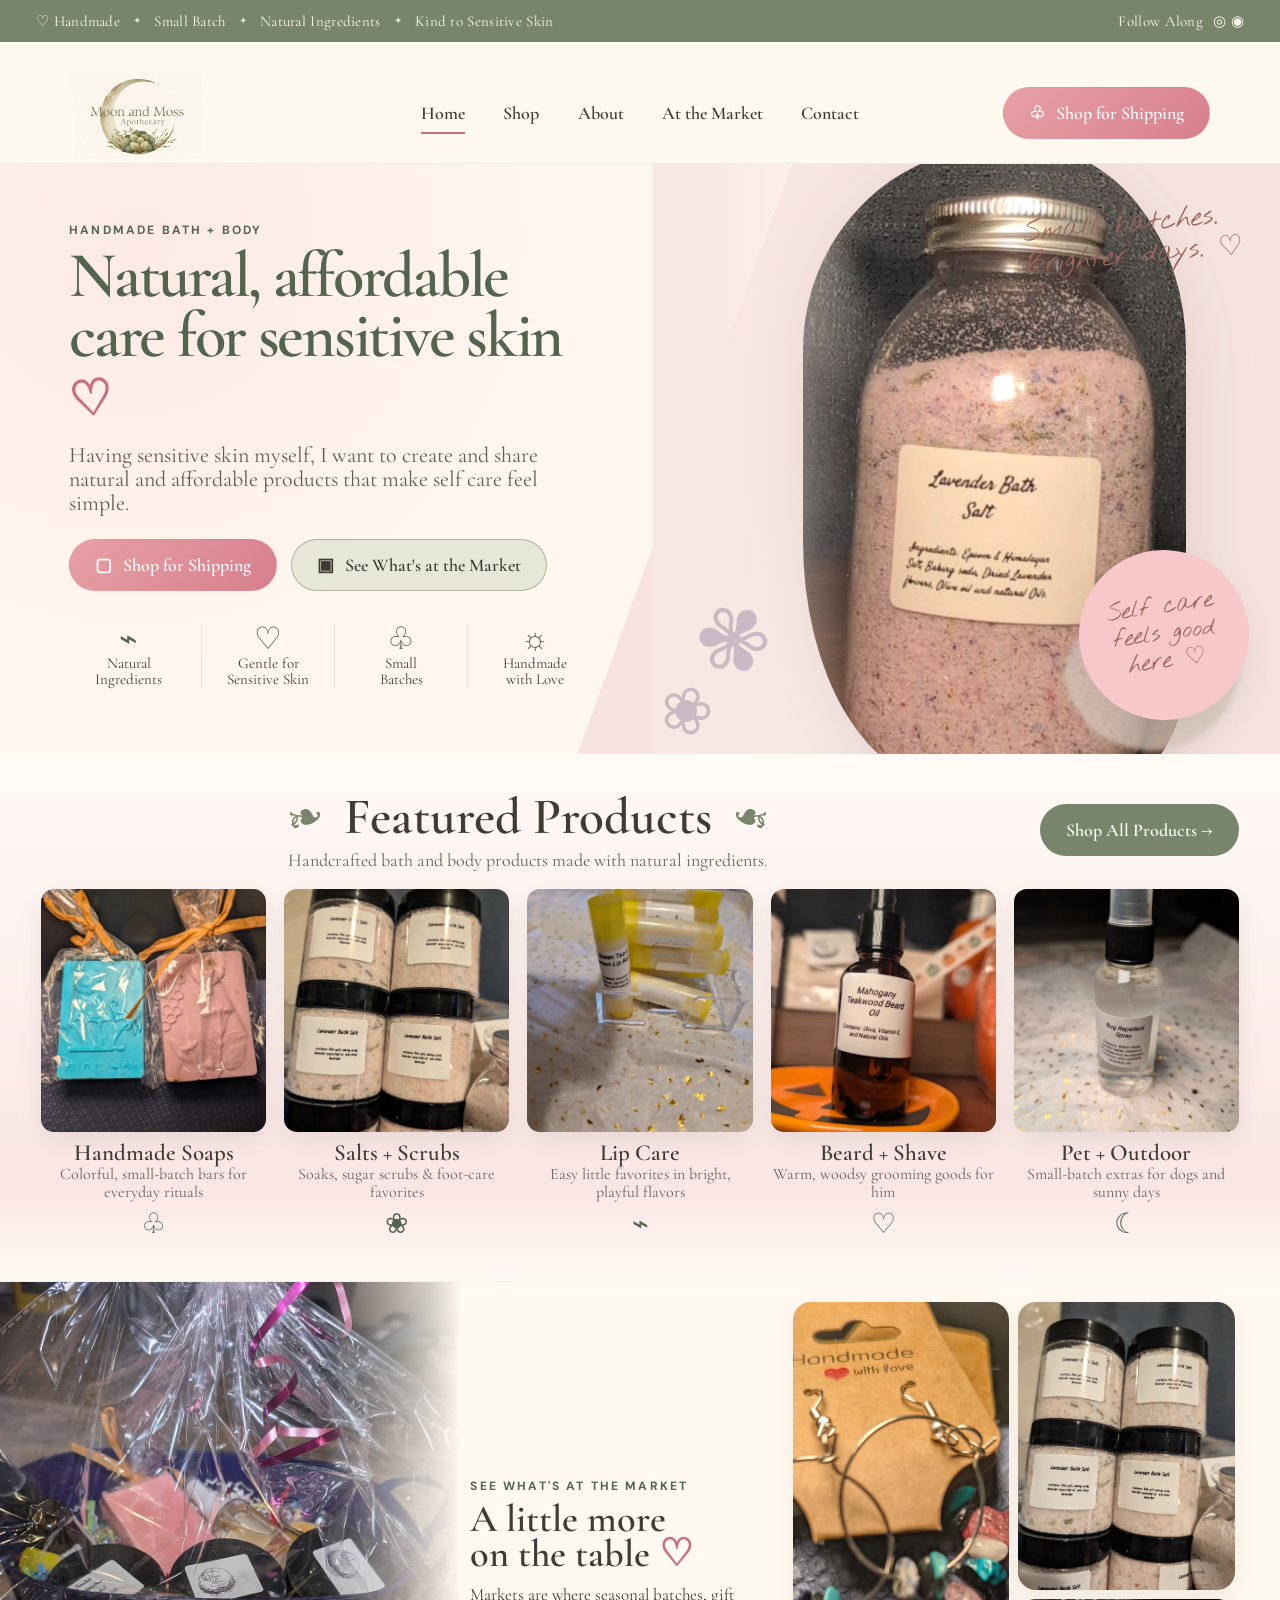
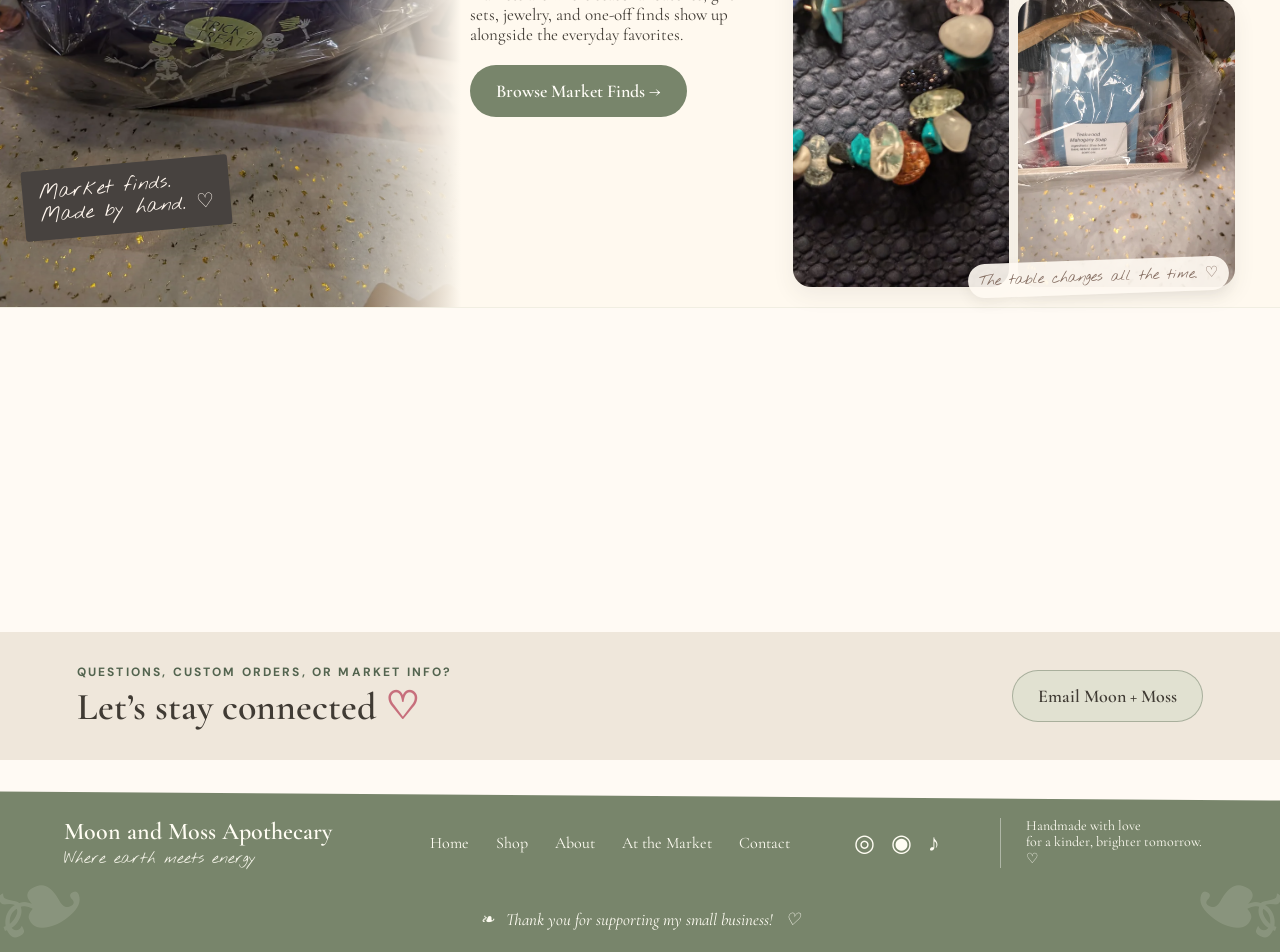
==== commit 0cefe436: "Add market gallery and customer order request flow" ====
--- a/index.html
+++ b/index.html
@@ -32,7 +32,7 @@
       <a class="active" href="#home">Home</a>
       <a href="shop.html">Shop</a>
       <a href="#about">About</a>
-      <a href="#markets">Booth Dates</a>
+      <a href="market.html">At the Market</a>
       <a href="#contact">Contact</a>
     </nav>
 
@@ -48,7 +48,7 @@
         <p class="hero__lead">Having sensitive skin myself, I want to create and share natural and affordable products that make self care feel simple.</p>
         <div class="hero__actions">
           <a class="pill pill--pink" href="shop.html"><span class="bag-line">▢</span> Shop for Shipping</a>
-          <a class="pill pill--soft" href="#markets"><span class="calendar-line">▣</span> View Booth Dates</a>
+          <a class="pill pill--soft" href="market.html"><span class="calendar-line">▣</span> See What's at the Market</a>
         </div>
         <div class="trust-row">
           <div><b>⌁</b><span>Natural<br>Ingredients</span></div>
@@ -116,23 +116,20 @@
 
     <section class="market-band" id="markets">
       <div class="market-band__image reveal">
-        <img src="assets/markettable.jpg" alt="Moon and Moss booth display at a market" />
-        <span class="mini-sign">Good scents.<br>Happier people. ♡</span>
+        <img src="assets/market-gallery/giftbasket.webp" alt="Moon and Moss gift basket prepared for a market" />
+        <span class="mini-sign">Market finds.<br>Made by hand. ♡</span>
       </div>
       <div class="market-band__copy reveal">
-        <p class="eyebrow">COME SAY HI</p>
-        <h2>Visit the Booth<br>for the Best Prices <span>♡</span></h2>
-        <p>Shop in person for the best deals, more scents, and new products. I’d love to see you there!</p>
-        <a class="pill pill--green" href="#market-dates">▤ View All Booth Dates</a>
+        <p class="eyebrow">SEE WHAT'S AT THE MARKET</p>
+        <h2>A little more<br>on the table <span>♡</span></h2>
+        <p>Markets are where seasonal batches, gift sets, jewelry, and one-off finds show up alongside the everyday favorites.</p>
+        <a class="pill pill--green" href="market.html">Browse Market Finds →</a>
       </div>
-      <div class="market-band__dates reveal" id="market-dates">
-        <p class="dates-title">Upcoming Markets</p>
-        <div class="date-cards">
-          <article><small>NEXT</small><strong>Coming<br>Soon</strong><span>Fresh dates will be posted here.</span><b>♧</b></article>
-          <article><small>FOLLOW</small><strong>Market<br>Updates</strong><span>See where Moon & Moss pops up next.</span><b>❧</b></article>
-          <article><small>SHOP</small><strong>In<br>Person</strong><span>More scents, specials & seasonal finds.</span><b>✦</b></article>
-        </div>
-        <p class="handwritten">Handmade things. Real connections. ♡</p>
+      <div class="market-preview reveal" aria-label="A preview of Moon and Moss market products">
+        <img src="assets/market-gallery/7519.webp" alt="Colorful gemstone jewelry" />
+        <img src="assets/market-gallery/7496.webp" alt="Stacked handmade bath salts" />
+        <img src="assets/market-gallery/gifsetbox.webp" alt="Moon and Moss gift set" />
+        <span class="handwritten">The table changes all the time. ♡</span>
       </div>
     </section>
 
@@ -178,7 +175,7 @@
         <p class="handwritten">Where earth meets energy</p>
       </div>
       <nav>
-        <a href="#home">Home</a><a href="shop.html">Shop</a><a href="#about">About</a><a href="#markets">Booth Dates</a><a href="#contact">Contact</a>
+        <a href="#home">Home</a><a href="shop.html">Shop</a><a href="#about">About</a><a href="market.html">At the Market</a><a href="#contact">Contact</a>
       </nav>
       <div class="socials"><span>◎</span><span>◉</span><span>♪</span></div>
       <p class="footer-note">Handmade with love<br>for a kinder, brighter tomorrow. ♡</p>
--- a/styles.css
+++ b/styles.css
@@ -398,17 +398,155 @@
 .shop-hero__notes{display:flex;flex-wrap:wrap;gap:10px 22px;margin-top:28px;color:#6e675e;font-family:var(--serif);font-size:15px}
 .shop-hero__notes span{display:inline-flex;gap:7px;align-items:center}
 
-.shop-hero__collage{position:relative;min-height:480px;max-width:690px;width:100%;justify-self:end}
-.shop-hero__photo{position:absolute;margin:0;overflow:hidden;box-shadow:0 22px 60px rgba(94,70,64,.17);background:#eee4d8}
-.shop-hero__photo img{width:100%;height:100%;object-fit:cover}
-.shop-hero__photo--one{width:45%;height:78%;left:0;bottom:3%;border-radius:45% 18% 32% 18% / 30% 18% 28% 20%;transform:rotate(-3deg)}
-.shop-hero__photo--one img{object-position:center 34%}
-.shop-hero__photo--two{width:44%;height:64%;right:3%;top:0;border-radius:18% 44% 18% 36% / 20% 34% 18% 32%;transform:rotate(3deg)}
-.shop-hero__photo--two img{object-position:center 28%}
-.shop-hero__photo--three{width:33%;height:51%;right:10%;bottom:0;border-radius:38% 20% 42% 18% / 28% 20% 35% 16%;transform:rotate(-4deg);border:8px solid rgba(255,250,242,.92)}
-.shop-hero__photo--three img{object-position:center 28%}
-.shop-hero__scribble{position:absolute;right:25%;bottom:6%;z-index:4;font-family:var(--script);font-size:23px;color:#876a5d;transform:rotate(-8deg);text-shadow:0 1px 0 #fffaf4}
-
+/* =========================================================
+   Shop hero collage — tighter + more intentional
+   ========================================================= */
+
+.shop-hero__collage {
+  position: relative;
+  min-height: 500px;
+  max-width: 680px;
+  width: 100%;
+  justify-self: end;
+}
+
+.shop-hero__photo {
+  position: absolute;
+  margin: 0;
+  overflow: hidden;
+
+  background: #eee4d8;
+
+  border: 5px solid rgba(255, 250, 242, 0.94);
+
+  box-shadow:
+    0 22px 55px rgba(94, 70, 64, 0.14);
+
+  transition:
+    transform 0.4s ease,
+    box-shadow 0.4s ease;
+}
+
+.shop-hero__photo img {
+  width: 100%;
+  height: 100%;
+  object-fit: cover;
+}
+
+/* large anchor image */
+.shop-hero__photo--one {
+  width: 49%;
+  height: 76%;
+
+  left: 2%;
+  top: 13%;
+
+  z-index: 1;
+
+  border-radius:
+    42% 18% 30% 18% /
+    27% 18% 30% 20%;
+
+  transform: rotate(-2deg);
+}
+
+.shop-hero__photo--one img {
+  object-position: center 34%;
+}
+
+/* upper-right image */
+.shop-hero__photo--two {
+  width: 43%;
+  height: 59%;
+
+  right: 1%;
+  top: 3%;
+
+  z-index: 2;
+
+  border-radius:
+    18% 42% 18% 34% /
+    20% 31% 18% 30%;
+
+  transform: rotate(2deg);
+}
+
+.shop-hero__photo--two img {
+  object-position: center 28%;
+}
+
+/* lower image overlaps BOTH other photos */
+.shop-hero__photo--three {
+  width: 35%;
+  height: 46%;
+
+  right: 19%;
+  bottom: 1%;
+
+  z-index: 3;
+
+  border-radius:
+    35% 20% 40% 18% /
+    28% 20% 34% 16%;
+
+  transform: rotate(-3deg);
+}
+
+.shop-hero__photo--three img {
+  object-position: center 28%;
+}
+
+/* subtle lift, without making the collage jump around */
+@media (hover: hover) {
+  .shop-hero__photo--one:hover {
+    transform: rotate(-1deg) translateY(-4px);
+  }
+
+  .shop-hero__photo--two:hover {
+    transform: rotate(1deg) translateY(-4px);
+  }
+
+  .shop-hero__photo--three:hover {
+    transform: rotate(-2deg) translateY(-4px);
+  }
+
+  .shop-hero__photo:hover {
+    box-shadow:
+      0 28px 65px rgba(94, 70, 64, 0.19);
+  }
+}
+
+/* handwritten note becomes its own readable object */
+.shop-hero__scribble {
+  position: absolute;
+
+  right: 3%;
+  bottom: 7%;
+
+  z-index: 5;
+
+  padding: 8px 15px 9px;
+
+  background: rgba(255, 250, 242, 0.9);
+  color: #876a5d;
+
+  border: 1px solid rgba(135, 106, 93, 0.14);
+  border-radius: 999px;
+
+  box-shadow:
+    0 10px 25px rgba(94, 70, 64, 0.09);
+
+  backdrop-filter: blur(8px);
+  -webkit-backdrop-filter: blur(8px);
+
+  font-family: var(--script);
+  font-size: 22px;
+  line-height: 1;
+
+  white-space: nowrap;
+
+  transform: rotate(-4deg);
+}
 .shop-catalog{padding:78px max(5vw,28px) 96px;background:#fffdf8}
 .shop-catalog__head{max-width:1420px;margin:0 auto 30px;display:grid;grid-template-columns:minmax(0,1fr) minmax(280px,390px);gap:70px;align-items:end}
 .shop-catalog__head h2{margin:0 0 10px;font-size:clamp(42px,4.7vw,68px);line-height:.94;color:var(--sage-dark)}
@@ -493,8 +631,13 @@
   .shop-hero{grid-template-columns:1fr;min-height:auto;padding:54px 28px 62px}
   .shop-hero__copy{text-align:center;margin:0 auto}
   .shop-hero__notes{justify-content:center}
-  .shop-hero__collage{justify-self:center;min-height:450px;max-width:620px;margin-top:10px}
-  .shop-catalog{padding:58px 22px 76px}
+.shop-hero__collage {
+    justify-self: center;
+    min-height: 470px;
+    max-width: 610px;
+    margin-top: 14px;
+  }
+}  .shop-catalog{padding:58px 22px 76px}
   .shop-catalog__head{grid-template-columns:1fr;gap:24px}
   .shop-search-wrap{max-width:520px}
   .shop-product-grid{grid-template-columns:repeat(2,minmax(0,1fr))}
@@ -508,11 +651,53 @@
   .shop-hero__copy h1{font-size:49px}
   .shop-hero__copy>p:not(.eyebrow){font-size:18px}
   .shop-hero__notes{display:grid;gap:7px;font-size:14px}
-  .shop-hero__collage{min-height:370px}
-  .shop-hero__photo--one{width:50%;height:72%}
-  .shop-hero__photo--two{width:48%;height:59%;right:0}
-  .shop-hero__photo--three{width:39%;height:46%;right:4%}
-  .shop-hero__scribble{font-size:18px;right:20%;bottom:4%}
+  @media (max-width: 900px) {
+  .shop-hero__collage {
+    justify-self: center;
+    min-height: 470px;
+    max-width: 610px;
+    margin-top: 14px;
+  }
+}
+
+@media (max-width: 600px) {
+  .shop-hero__collage {
+    min-height: 390px;
+    max-width: 430px;
+  }
+
+  .shop-hero__photo {
+    border-width: 4px;
+  }
+
+  .shop-hero__photo--one {
+    width: 53%;
+    height: 73%;
+    left: 0;
+    top: 14%;
+  }
+
+  .shop-hero__photo--two {
+    width: 47%;
+    height: 57%;
+    right: 0;
+    top: 3%;
+  }
+
+  .shop-hero__photo--three {
+    width: 40%;
+    height: 44%;
+    right: 15%;
+    bottom: 0;
+  }
+
+  .shop-hero__scribble {
+    right: 0;
+    bottom: 3%;
+    padding: 7px 11px;
+    font-size: 17px;
+  }
+}
   .shop-catalog{padding-inline:14px}
   .shop-catalog__head h2{font-size:42px}
   .shop-filter-row{gap:7px}
@@ -562,3 +747,114 @@
   .order-bag.is-open~.shop-floating-bag,
   .bag-open .shop-floating-bag{opacity:0;pointer-events:none}
 }
+
+/* Evergreen market preview on the homepage */
+.market-preview{align-self:stretch;display:grid;grid-template-columns:1fr 1fr;grid-template-rows:1fr 1fr;gap:9px;padding:20px 3.5vw 20px 12px;position:relative;min-height:320px}
+.market-preview img{width:100%;height:100%;min-height:0;object-fit:cover;border-radius:18px;box-shadow:0 8px 22px rgba(70,58,50,.08);filter:saturate(.92) contrast(.98) brightness(1.03)}
+.market-preview img:first-child{grid-row:1 / 3}
+.market-preview .handwritten{position:absolute;right:4vw;bottom:13px;margin:0;padding:7px 11px;background:rgba(255,250,242,.91);border-radius:999px;color:#846d61;font-size:15px;transform:rotate(-2deg);box-shadow:0 5px 14px rgba(70,58,50,.08)}
+
+/* Market gallery page */
+.market-page{background:#fffaf4}
+.market-page .site-header,.request-page .site-header{position:sticky;top:0;z-index:60;box-shadow:0 5px 24px rgba(83,71,63,.05)}
+.market-hero{min-height:620px;display:grid;grid-template-columns:minmax(0,1fr) minmax(420px,.9fr);gap:54px;align-items:center;padding:72px max(5vw,28px);background:radial-gradient(circle at 13% 20%,rgba(228,147,158,.16),transparent 31%),linear-gradient(125deg,#fffaf2 0%,#f8f2e7 58%,#eef0e5 100%);overflow:hidden}
+.market-hero__copy{max-width:760px}
+.market-hero__copy h1{margin:0 0 20px;font-size:clamp(56px,6.3vw,92px);line-height:.88;letter-spacing:-.04em;color:var(--sage-dark)}
+.market-hero__copy h1 em{font-weight:500;color:var(--blush-dark)}
+.market-hero__copy>p:not(.eyebrow){max-width:700px;margin:0;font-family:var(--serif);font-size:21px;line-height:1.2;color:#685d53}
+.market-hero__actions{display:flex;flex-wrap:wrap;gap:11px;margin-top:28px}
+.market-hero__feature{position:relative;justify-self:end;width:min(100%,610px);height:520px;padding:18px;border:1px solid rgba(83,100,79,.12);border-radius:42px 16px 42px 16px;background:rgba(255,255,255,.55);box-shadow:0 24px 60px rgba(76,64,53,.11);transform:rotate(1.5deg)}
+.market-hero__feature img{width:100%;height:100%;object-fit:cover;border-radius:30px 10px 30px 10px;filter:saturate(.92) contrast(.97) brightness(1.03)}
+.market-hero__note{position:absolute;left:-26px;bottom:36px;padding:14px 18px;border-radius:16px;background:#fff9ef;border:1px solid rgba(83,100,79,.14);font:20px/1.05 var(--script);color:#7b6258;box-shadow:0 12px 28px rgba(70,58,50,.12);transform:rotate(-3deg)}
+.market-story{padding:84px max(4vw,22px) 100px;background:#fffdf8}
+.market-story__intro{max-width:920px;margin:0 auto 48px;text-align:center}
+.market-story__intro h2{margin:0 0 14px;font-size:clamp(42px,5vw,70px);line-height:.92;color:var(--sage-dark)}
+.market-story__intro>p:not(.eyebrow){max-width:780px;margin:0 auto;font-family:var(--serif);font-size:18px;line-height:1.25;color:#6b6157}
+.market-gallery{max-width:1420px;margin:0 auto;display:grid;grid-template-columns:repeat(4,minmax(0,1fr));grid-auto-rows:230px;gap:16px}
+.market-shot{position:relative;margin:0;overflow:hidden;border-radius:24px;background:#eee7dc;box-shadow:0 12px 28px rgba(72,61,52,.07)}
+.market-shot--tall{grid-row:span 2}
+.market-shot--wide{grid-column:span 2}
+.market-shot img{width:100%;height:100%;object-fit:cover;filter:saturate(.9) contrast(.97) brightness(1.04);transition:transform .45s ease,filter .45s ease}
+.market-shot::after{content:"";position:absolute;inset:0;background:linear-gradient(to top,rgba(43,38,34,.48),transparent 44%);pointer-events:none}
+.market-shot figcaption{position:absolute;left:16px;right:16px;bottom:14px;z-index:2;color:#fff;font:600 17px var(--serif);text-shadow:0 1px 12px rgba(0,0,0,.3)}
+.market-shot:hover img{transform:scale(1.025);filter:saturate(.97) contrast(.99) brightness(1.05)}
+.market-request-cta{max-width:1260px;margin:0 auto 96px;padding:44px 50px;display:flex;align-items:center;justify-content:space-between;gap:38px;border-radius:34px;background:linear-gradient(120deg,#eff0e4,#f8ece7);border:1px solid rgba(83,100,79,.12);box-shadow:0 18px 45px rgba(76,64,53,.08)}
+.market-request-cta>div{max-width:760px}
+.market-request-cta h2{font-size:clamp(36px,4vw,56px);line-height:.95;margin:0 0 10px;color:var(--sage-dark)}
+.market-request-cta p:not(.eyebrow){font-family:var(--serif);font-size:18px;line-height:1.2;margin:0;color:#695f56}
+.market-request-cta .pill{flex:0 0 auto}
+
+/* Customer request page */
+.request-page{background:linear-gradient(135deg,#fffaf4,#f6f0e5)}
+.request-shell{min-height:700px;display:grid;grid-template-columns:minmax(320px,.7fr) minmax(560px,1.1fr);gap:58px;align-items:start;max-width:1380px;margin:0 auto;padding:80px max(4vw,24px) 100px}
+.request-intro{position:sticky;top:170px;padding:24px 0}
+.request-intro h1{font-size:clamp(55px,6vw,84px);line-height:.88;letter-spacing:-.04em;margin:0 0 22px;color:var(--sage-dark)}
+.request-intro h1 em{font-weight:500;color:var(--blush-dark)}
+.request-intro>p:not(.eyebrow){font-family:var(--serif);font-size:20px;line-height:1.25;color:#685d53;max-width:560px}
+.request-card{padding:34px;border:1px solid rgba(83,100,79,.13);border-radius:30px;background:rgba(255,253,248,.94);box-shadow:0 20px 50px rgba(72,61,52,.08)}
+.request-bag-summary{margin-bottom:28px;padding:20px;border-radius:20px;background:#f2eee4;border:1px solid rgba(83,100,79,.11)}
+.request-bag-summary .eyebrow{margin-bottom:10px}
+.request-bag-item{display:flex;gap:9px;align-items:center;padding:9px 0;border-bottom:1px solid rgba(83,100,79,.09);font-family:var(--serif);color:#514d47}
+.request-bag-item:last-child{border-bottom:0}
+.request-bag-item span{color:var(--blush-dark)}
+.request-clear{margin-top:12px;border:0;background:transparent;color:#85796e;text-decoration:underline;text-underline-offset:3px;cursor:pointer}
+.request-form{display:grid;gap:19px}
+.request-form__row{display:grid;grid-template-columns:1fr 1fr;gap:16px}
+.request-form label{display:grid;gap:8px}
+.request-form label>span{font-size:11px;font-weight:700;letter-spacing:.12em;text-transform:uppercase;color:var(--sage-dark)}
+.request-form input,.request-form textarea,.request-form select{width:100%;border:1px solid rgba(83,100,79,.2);border-radius:15px;background:#fffaf4;color:#4e4943;font:500 15px/1.35 var(--sans);padding:14px 15px;outline:0;transition:border-color .2s ease,box-shadow .2s ease}
+.request-form input,.request-form select{min-height:52px}
+.request-form textarea{resize:vertical}
+.request-form input:focus,.request-form textarea:focus,.request-form select:focus{border-color:rgba(83,100,79,.55);box-shadow:0 0 0 4px rgba(120,133,107,.09)}
+.request-form__footer{display:flex;align-items:center;justify-content:space-between;gap:22px;margin-top:5px;padding-top:20px;border-top:1px solid rgba(83,100,79,.12)}
+.request-form__footer p{max-width:400px;margin:0;color:#796f65;font-family:var(--serif);font-size:14px;line-height:1.25}
+.request-form__footer .pill{border:0;cursor:pointer;white-space:nowrap}
+.request-form__status{min-height:18px;margin:0;text-align:right;color:var(--sage-dark);font-family:var(--serif);font-size:13px}
+
+@media (max-width:1100px){
+  .market-preview{padding-right:24px}
+  .market-hero{grid-template-columns:1fr 1fr;gap:30px}
+  .market-gallery{grid-template-columns:repeat(3,minmax(0,1fr))}
+  .request-shell{grid-template-columns:1fr;gap:22px;max-width:900px}
+  .request-intro{position:static;text-align:center;max-width:700px;margin:0 auto}
+  .request-intro>p:not(.eyebrow){margin-inline:auto}
+}
+
+@media (max-width:820px){
+  .market-band{grid-template-columns:1fr;min-height:0}
+  .market-band__image{min-height:320px}
+  .market-band__image::after{background:linear-gradient(0deg,#fff9ef,transparent 30%)}
+  .market-band__copy{padding:36px 24px 22px;text-align:center;align-items:center}
+  .market-preview{padding:8px 22px 44px;min-height:360px}
+  .market-preview .handwritten{right:28px;bottom:12px}
+  .market-hero{grid-template-columns:1fr;padding:55px 24px 70px;text-align:center}
+  .market-hero__copy{margin:0 auto}
+  .market-hero__copy>p:not(.eyebrow){margin-inline:auto}
+  .market-hero__actions{justify-content:center}
+  .market-hero__feature{justify-self:center;width:min(100%,580px);height:470px}
+  .market-hero__note{left:16px;bottom:22px}
+  .market-gallery{grid-template-columns:repeat(2,minmax(0,1fr));grid-auto-rows:210px}
+  .market-request-cta{margin:0 20px 74px;padding:38px 28px;flex-direction:column;text-align:center}
+  .request-shell{padding:52px 20px 76px}
+}
+
+@media (max-width:560px){
+  .market-preview{grid-template-columns:1.15fr .85fr;min-height:310px}
+  .market-preview .handwritten{font-size:13px}
+  .market-hero__copy h1{font-size:52px}
+  .market-hero__copy>p:not(.eyebrow){font-size:18px}
+  .market-hero__feature{height:390px;padding:11px;border-radius:28px 12px}
+  .market-hero__feature img{border-radius:20px 8px}
+  .market-hero__note{font-size:16px;padding:10px 13px}
+  .market-story{padding:62px 12px 76px}
+  .market-story__intro{padding:0 10px;margin-bottom:32px}
+  .market-gallery{grid-template-columns:1fr 1fr;grid-auto-rows:165px;gap:9px}
+  .market-shot{border-radius:16px}
+  .market-shot--wide{grid-column:span 2}
+  .market-shot figcaption{left:11px;bottom:10px;font-size:14px}
+  .request-card{padding:22px 16px;border-radius:23px}
+  .request-form__row{grid-template-columns:1fr}
+  .request-form__footer{align-items:stretch;flex-direction:column}
+  .request-form__footer .pill{width:100%}
+  .request-form__status{text-align:center}
+}
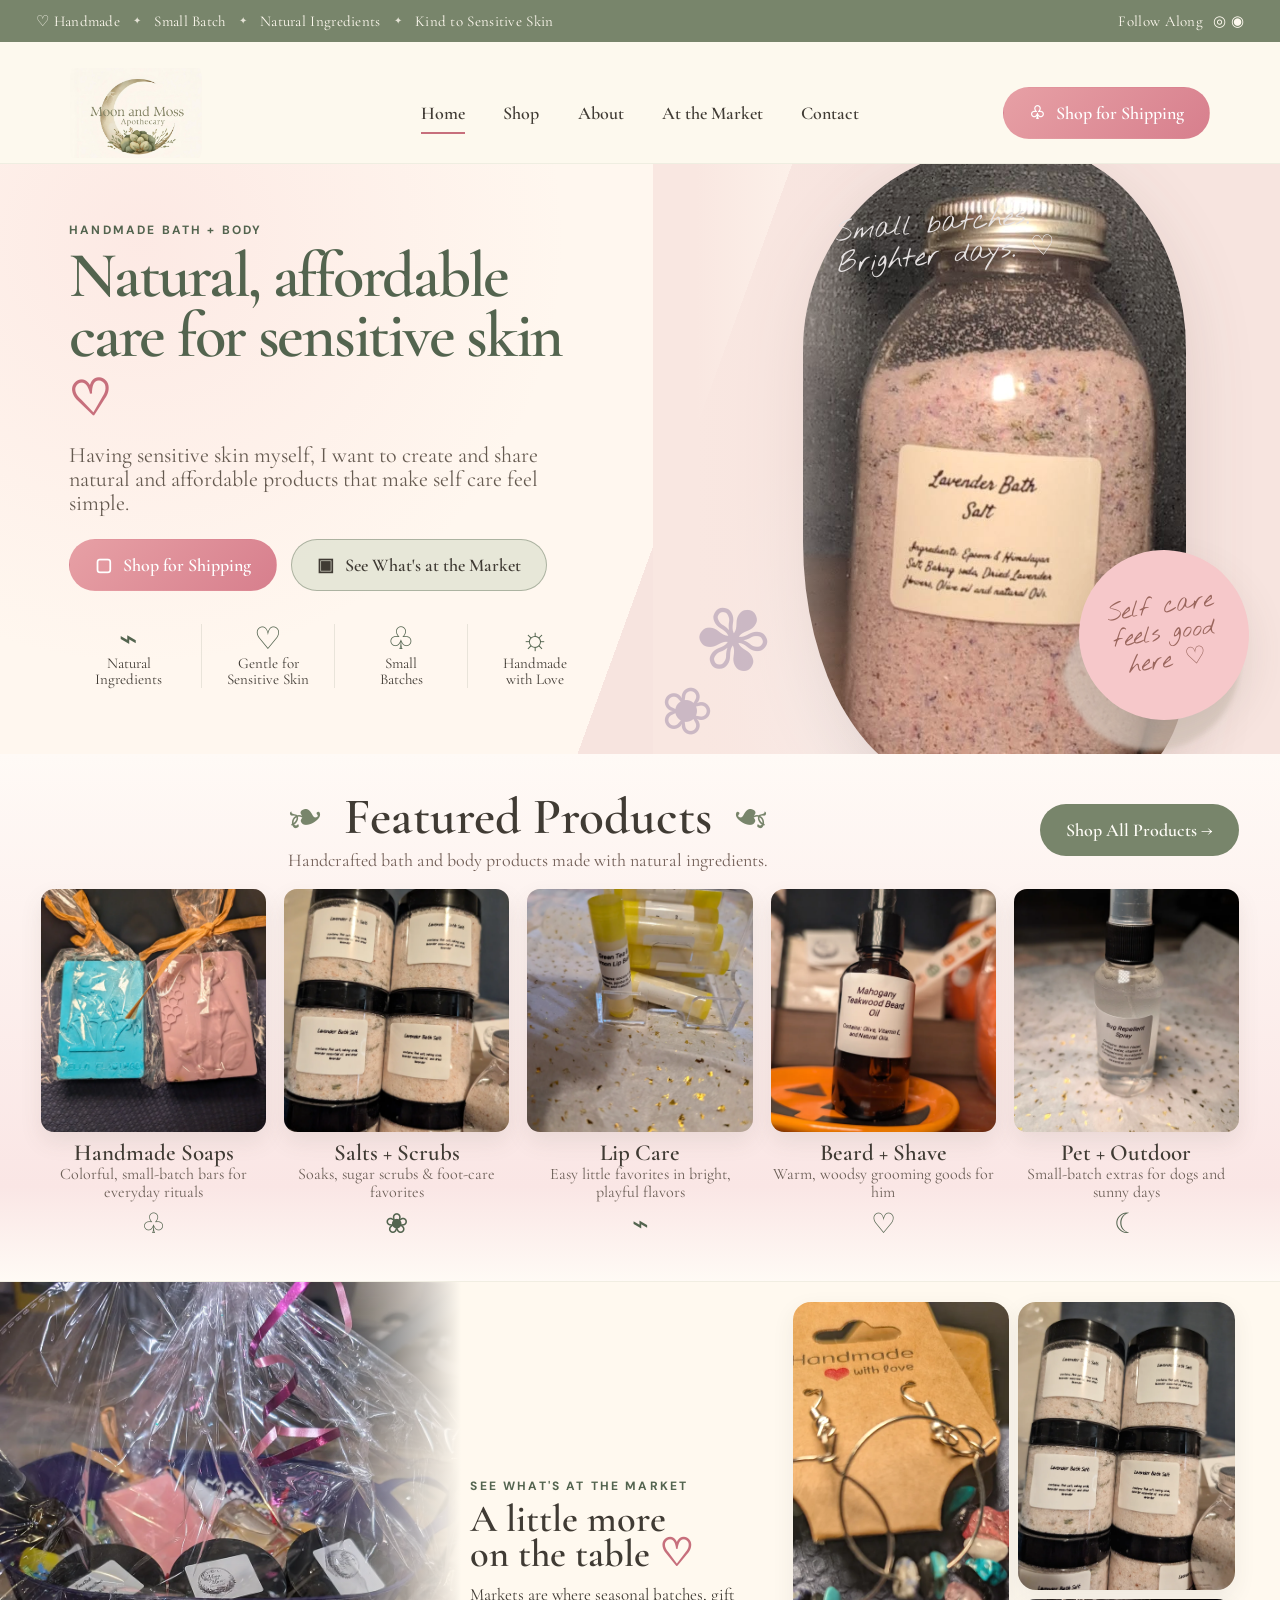
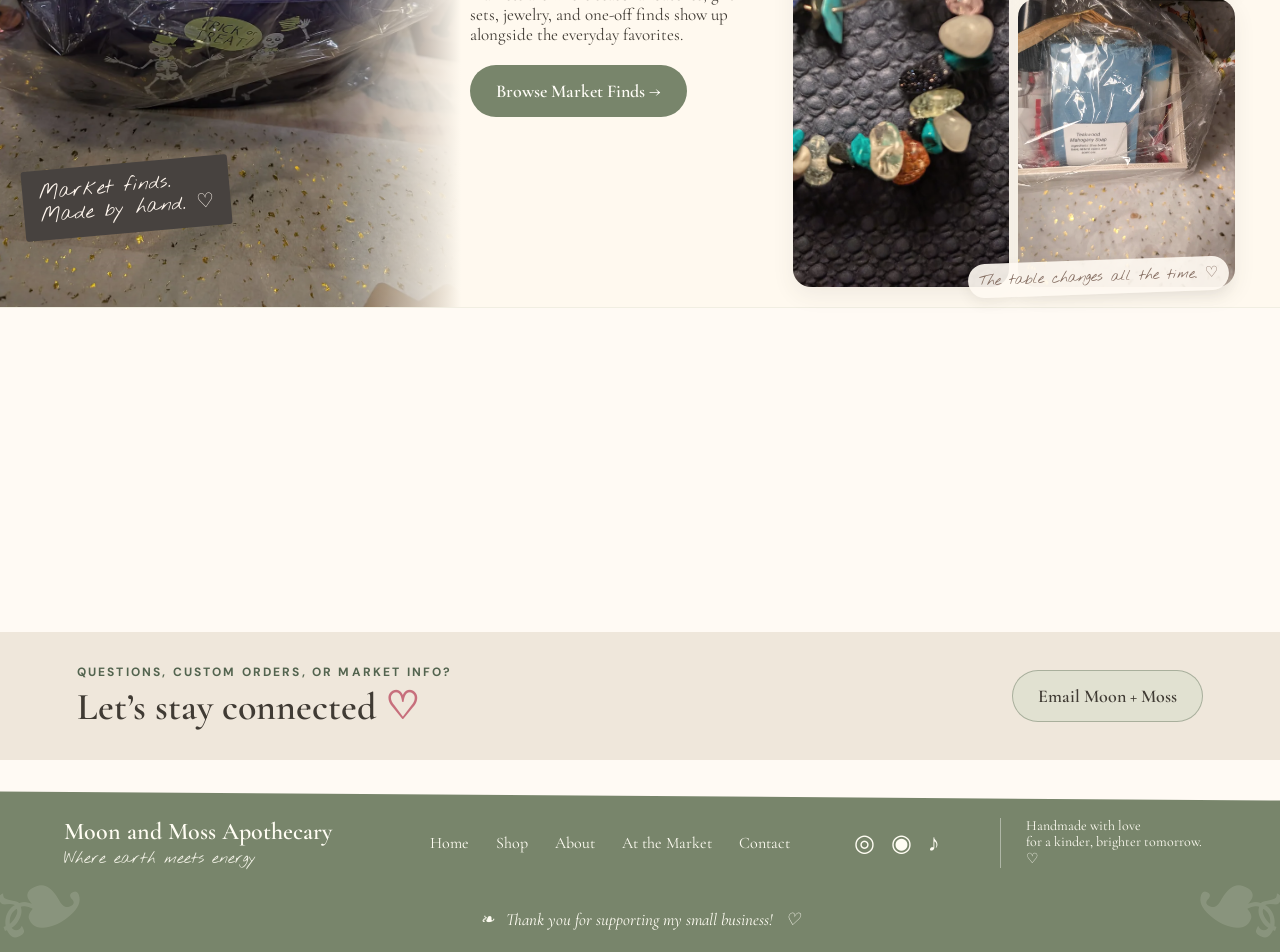
==== commit 5bb636ce: "Add social sharing image" ====
--- a/index.html
+++ b/index.html
@@ -3,12 +3,49 @@
 <head>
   <meta charset="UTF-8" />
   <meta name="viewport" content="width=device-width, initial-scale=1.0" />
-  <meta name="description" content="Moon and Moss Apothecary — handmade, small-batch bath and body care for sensitive skin." />
+
+  <meta
+    name="description"
+    content="Moon and Moss Apothecary — handmade bath, body, jewelry, and seasonal finds."
+  />
+
+  <meta property="og:type" content="website">
+  <meta property="og:title" content="Moon and Moss Apothecary">
+  <meta
+    property="og:description"
+    content="Handmade bath, body, jewelry, and seasonal finds. Where earth meets energy."
+  >
+  <meta property="og:url" content="https://themoonandmossapothecary.com/">
+  <meta
+    property="og:image"
+    content="https://themoonandmossapothecary.com/assets/moon_and_moss_apothecary_still_life.png"
+  >
+  <meta
+    property="og:image:alt"
+    content="Moon and Moss Apothecary — handmade bath, body, jewelry, and seasonal finds"
+  >
+
+  <meta name="twitter:card" content="summary_large_image">
+  <meta name="twitter:title" content="Moon and Moss Apothecary">
+  <meta
+    name="twitter:description"
+    content="Handmade bath, body, jewelry, and seasonal finds. Where earth meets energy."
+  >
+  <meta
+    name="twitter:image"
+    content="https://themoonandmossapothecary.com/assets/moon_and_moss_apothecary_still_life.png"
+  >
+
   <meta name="theme-color" content="#78856b" />
+
   <title>Moon and Moss Apothecary</title>
+
   <link rel="preconnect" href="https://fonts.googleapis.com">
   <link rel="preconnect" href="https://fonts.gstatic.com" crossorigin>
-  <link href="https://fonts.googleapis.com/css2?family=Cormorant+Garamond:wght@400;500;600;700&family=DM+Sans:wght@400;500;600&family=Nothing+You+Could+Do&display=swap" rel="stylesheet">
+  <link
+    href="https://fonts.googleapis.com/css2?family=Cormorant+Garamond:wght@400;500;600;700&family=DM+Sans:wght@400;500;600&family=Nothing+You+Could+Do&display=swap"
+    rel="stylesheet"
+  >
   <link rel="stylesheet" href="styles.css" />
 </head>
 <body>
--- a/styles.css
+++ b/styles.css
@@ -182,7 +182,7 @@
   border-radius: 50%;
 }
 .note { position: absolute; z-index: 4; font-family: var(--script); color: #9a665d; line-height: 1.15; transform: rotate(-5deg); }
-.note--top { right: 6%; top: 44px; font-size: 28px; }
+.note--top { right: 36%; top: 44px; ; color: #e6e2e2;font-size: 28px; }
 .note--bottom { right: 5%; bottom: 34px; background: #f6c8ca; width: 170px; height: 170px; border-radius: 50%; display: grid; place-items: center; text-align: center; font-size: 24px; transform: rotate(-8deg); box-shadow: var(--shadow); }
 .lavender { position: absolute; z-index: 3; color: #78648f; font-size: 90px; opacity: .35; }
 .lavender--one { left: 7%; bottom: 54px; transform: rotate(-25deg); }
@@ -581,6 +581,15 @@
 .shop-product-card__button{margin-top:16px;padding:0 0 4px;border:0;border-bottom:1px solid rgba(83,100,79,.28);background:transparent;color:var(--sage-dark);font-family:var(--serif);font-size:16px;font-weight:700;cursor:pointer;display:inline-flex;gap:8px;align-items:center;transition:color .2s ease,border-color .2s ease,gap .2s ease}
 .shop-product-card__button:hover{color:var(--blush-dark);border-color:var(--blush-dark);gap:12px}
 .shop-product-card__button.is-added{color:var(--blush-dark);border-color:var(--blush-dark)}
+.shop-product-card__price{
+  display:block;
+  margin:0 0 7px;
+  color:var(--sage-dark);
+  font-family:var(--serif);
+  font-size:22px;
+  font-weight:600;
+  line-height:1;
+}
 .shop-empty{max-width:650px;margin:60px auto 0;text-align:center;padding:50px;border-radius:30px;background:#f6f1e6;border:1px dashed rgba(83,100,79,.22)}
 .shop-empty>span{font-family:var(--serif);font-size:45px;color:var(--sage)}
 .shop-empty h3{font-size:31px;margin:3px 0 6px}
@@ -620,6 +629,13 @@
 .order-bag__clear{justify-self:center;border:0;background:transparent;color:#8a8177;text-decoration:underline;text-underline-offset:3px;cursor:pointer}
 .order-bag__actions small{text-align:center;color:#9a9086;font-size:10px;line-height:1.35}
 .order-bag__actions code{font-size:10px}
+.order-bag-item__price{
+  display:block;
+  margin-top:4px;
+  color:var(--sage-dark);
+  font-family:var(--serif);
+  font-size:14px;
+}
 
 @media (max-width:1180px){
   .shop-hero{grid-template-columns:1fr 1fr;gap:20px;padding-inline:4vw}
@@ -628,22 +644,59 @@
 }
 
 @media (max-width:900px){
-  .shop-hero{grid-template-columns:1fr;min-height:auto;padding:54px 28px 62px}
-  .shop-hero__copy{text-align:center;margin:0 auto}
-  .shop-hero__notes{justify-content:center}
-.shop-hero__collage {
-    justify-self: center;
-    min-height: 470px;
-    max-width: 610px;
-    margin-top: 14px;
-  }
-}  .shop-catalog{padding:58px 22px 76px}
-  .shop-catalog__head{grid-template-columns:1fr;gap:24px}
-  .shop-search-wrap{max-width:520px}
-  .shop-product-grid{grid-template-columns:repeat(2,minmax(0,1fr))}
-  .shop-market-callout{grid-template-columns:1fr}
-  .shop-market-callout__image{min-height:390px}
-  .shop-market-callout__copy{text-align:center;align-items:center;padding:50px 24px 58px}
+
+  .shop-hero{
+    grid-template-columns:1fr;
+    min-height:auto;
+    padding:54px 28px 62px;
+  }
+
+  .shop-hero__copy{
+    text-align:center;
+    margin:0 auto;
+  }
+
+  .shop-hero__notes{
+    justify-content:center;
+  }
+
+  .shop-hero__collage{
+    justify-self:center;
+    min-height:470px;
+    max-width:610px;
+    margin-top:14px;
+  }
+
+  .shop-catalog{
+    padding:58px 22px 76px;
+  }
+
+  .shop-catalog__head{
+    grid-template-columns:1fr;
+    gap:24px;
+  }
+
+  .shop-search-wrap{
+    max-width:520px;
+  }
+
+  .shop-product-grid{
+    grid-template-columns:repeat(2,minmax(0,1fr));
+  }
+
+  .shop-market-callout{
+    grid-template-columns:1fr;
+  }
+
+  .shop-market-callout__image{
+    min-height:390px;
+  }
+
+  .shop-market-callout__copy{
+    text-align:center;
+    align-items:center;
+    padding:50px 24px 58px;
+  }
 }
 
 @media (max-width:600px){
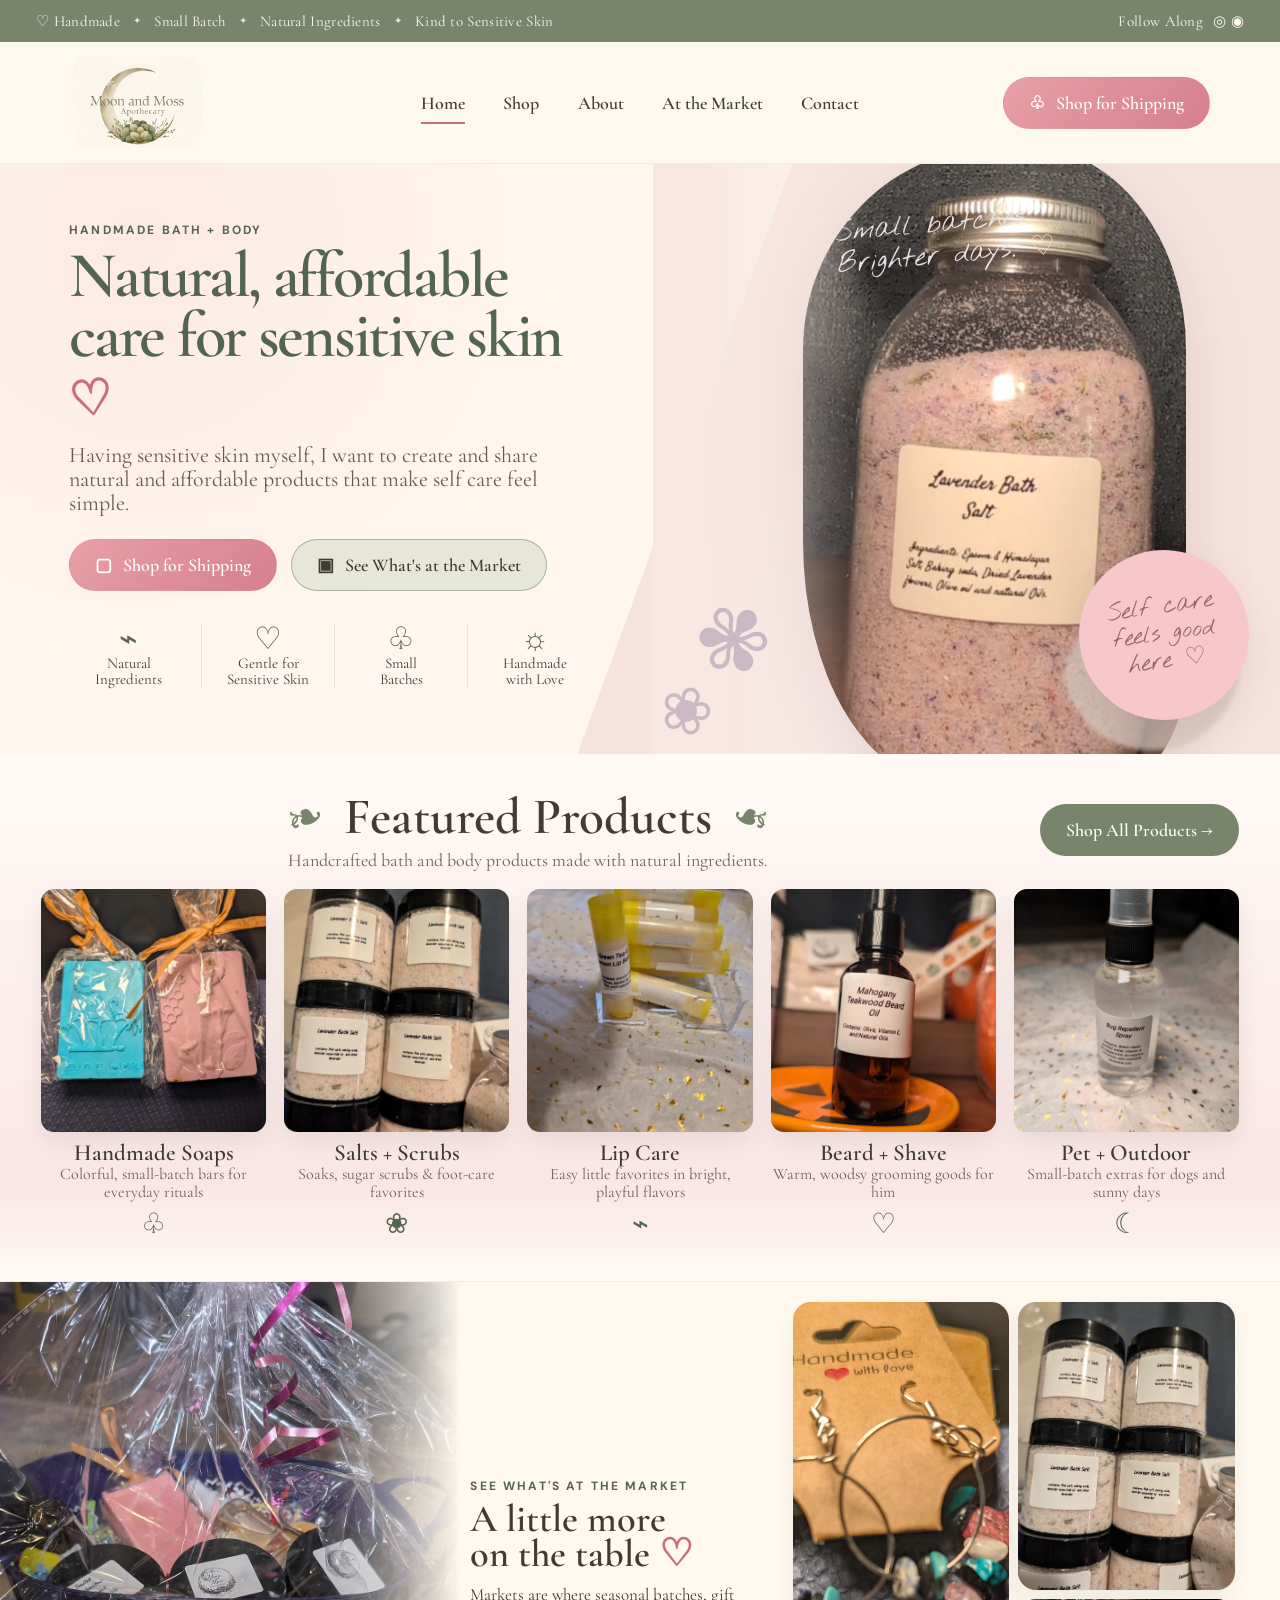
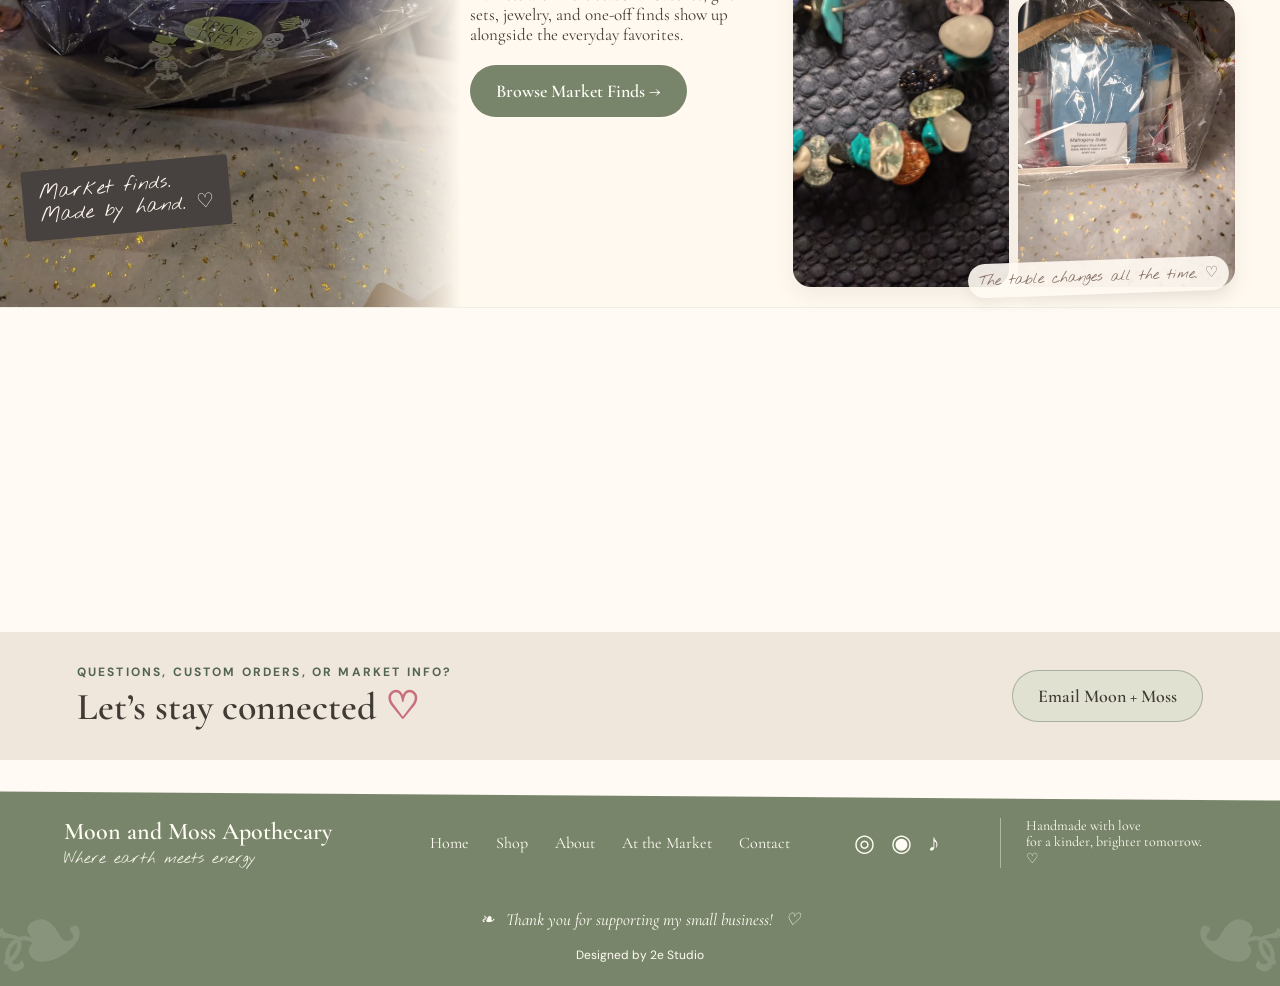
==== commit d39bc9aa: "Add studio footer credit and contain navigation logo" ====
--- a/index.html
+++ b/index.html
@@ -218,6 +218,7 @@
       <p class="footer-note">Handmade with love<br>for a kinder, brighter tomorrow. ♡</p>
     </div>
     <div class="footer-thanks">❧ &nbsp; Thank you for supporting my small business! &nbsp; ♡</div>
+    <p class="footer-credit">Designed by 2e Studio</p>
   </footer>
 
   <script src="script.js"></script>
--- a/styles.css
+++ b/styles.css
@@ -65,7 +65,8 @@
 
 .brand {
   width: 132px;
-  height: 122px;
+  height: 100%;
+  min-height: 0;
   display: flex;
   align-items: center;
   justify-content: center;
@@ -268,6 +269,7 @@
 .socials { display: flex; gap: 16px; font-size: 24px; }
 .footer-note { font-family: var(--serif); border-left: 1px solid rgba(255,255,255,.4); padding-left: 25px; font-size: 14px; line-height: 1.2; }
 .footer-thanks { position: relative; z-index: 1; text-align: center; font-family: var(--serif); font-style: italic; font-size: 17px; margin-top: 27px; }
+.footer-credit { position: relative; z-index: 1; margin: 16px 0 0; text-align: center; font-family: var(--sans); font-size: 12px; line-height: 1.5; }
 
 .reveal { opacity: 0; transform: translateY(18px); transition: opacity .65s ease, transform .65s ease; }
 .reveal.visible { opacity: 1; transform: translateY(0); }
@@ -299,7 +301,7 @@
   .announcement a { display: none; }
   .site-header { height: 94px; grid-template-columns: 1fr auto; padding: 8px 18px; }
   .brand { width: 188px; }
-  .brand img { height: 79px; }
+  .brand img { height: 100%; }
   .header-cta { display: none; }
   .menu-toggle { width: 46px; height: 46px; border: 0; background: transparent; display: flex; flex-direction: column; gap: 7px; align-items: center; justify-content: center; cursor: pointer; z-index: 25; }
   .menu-toggle span { width: 26px; height: 2px; background: var(--sage-dark); transition: transform .2s ease; }
